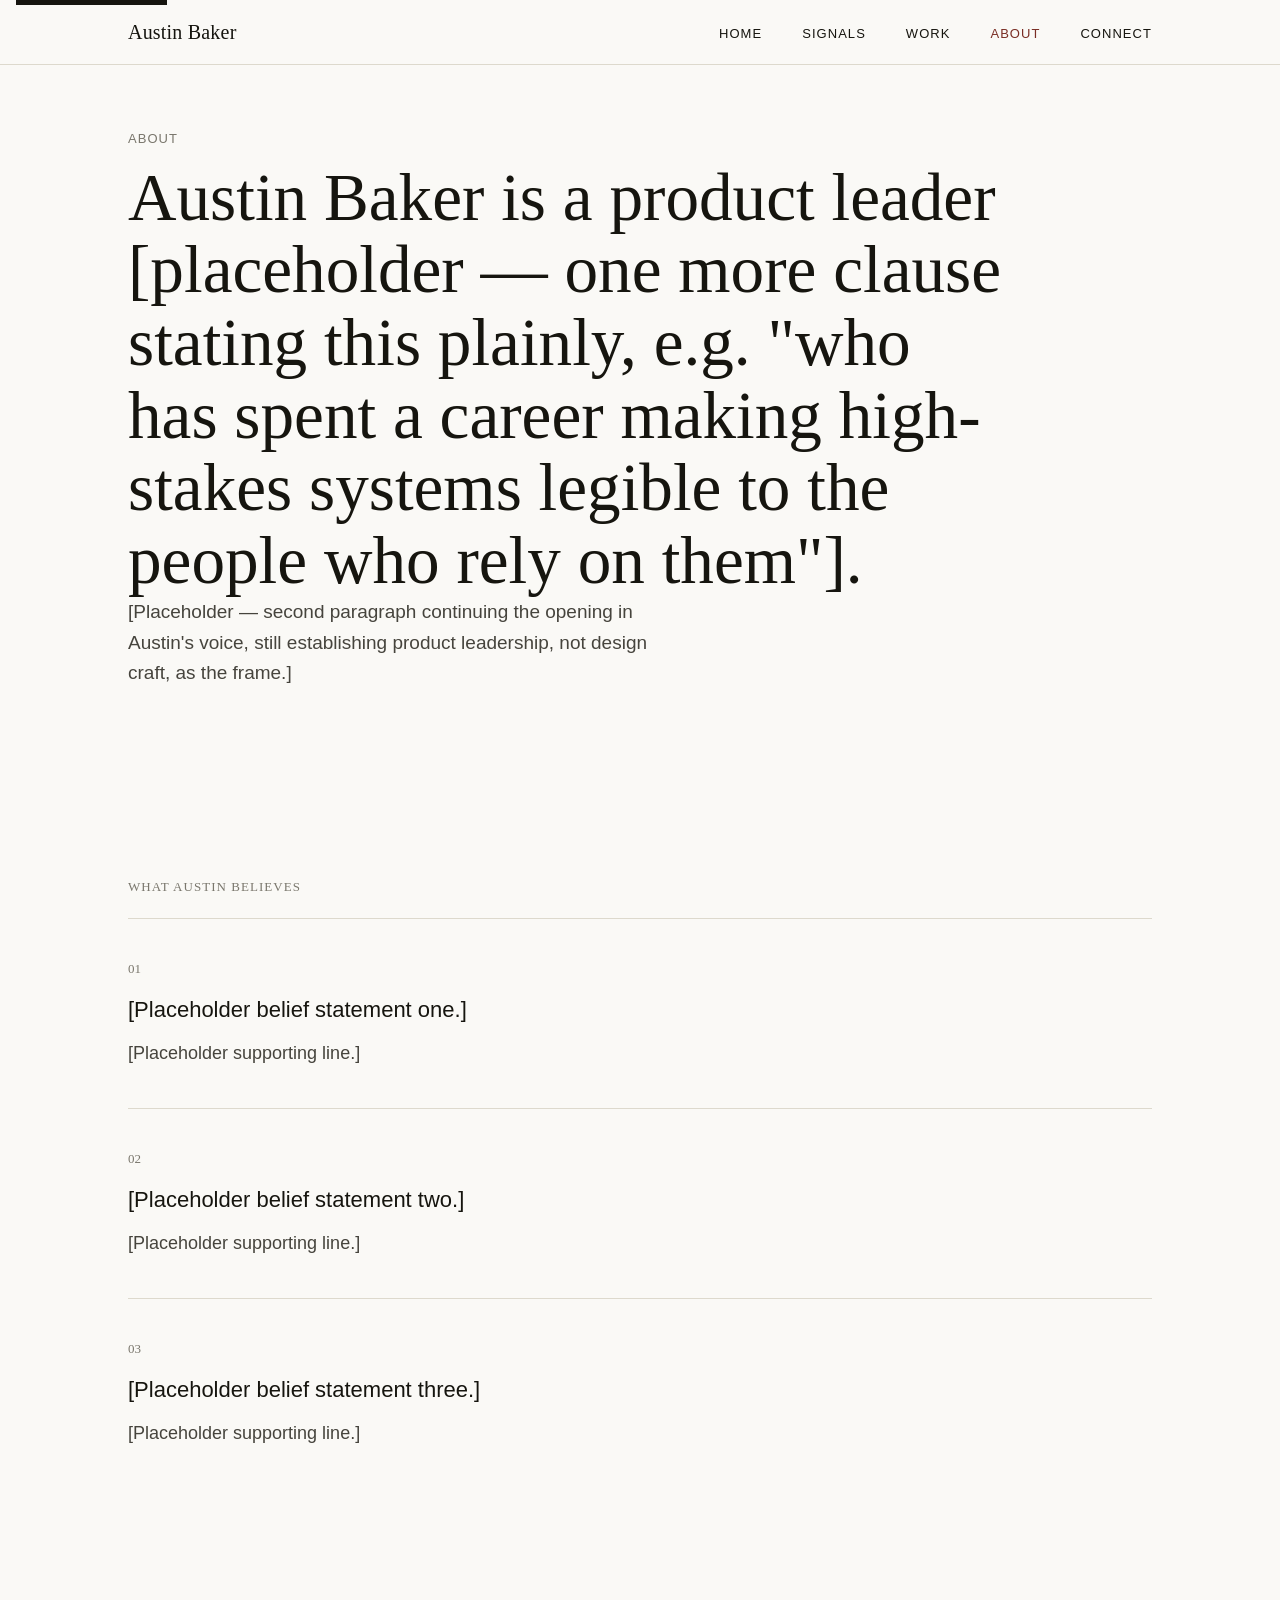
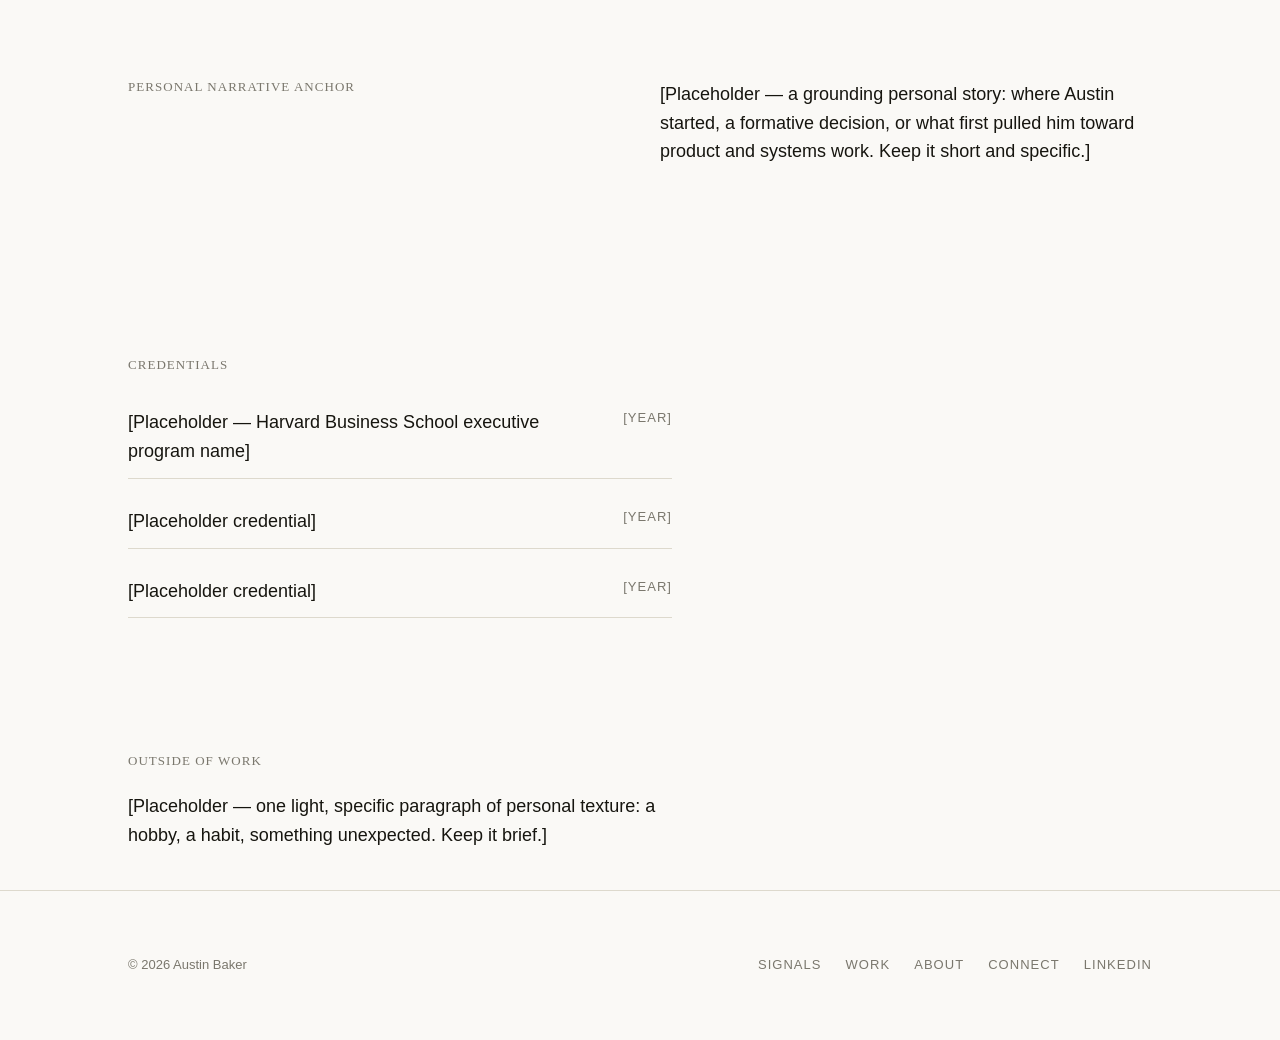
==== about/index.html @ 1ae1be7a "Build static site structure: Home, Signals, Work, About, Connect Vanilla HTML/CSS/minimal JS, mobile" ====
<!doctype html>
<html lang="en">
<head>
  <meta charset="utf-8" />
  <meta name="viewport" content="width=device-width, initial-scale=1" />
  <title>About — Austin Baker</title>
  <meta name="description" content="About Austin Baker, senior product and design leader." />
  <link rel="stylesheet" href="/css/tokens.css" />
  <link rel="stylesheet" href="/css/base.css" />
  <link rel="stylesheet" href="/css/layout.css" />
  <link rel="stylesheet" href="/css/components.css" />
</head>
<body data-page="about">
  <a class="u-skip-link" href="#main">Skip to content</a>

  <div data-include="/partials/nav.html"></div>

  <main id="main">
    <section data-section aria-labelledby="about-heading" data-animate>
      <div class="container">
        <span class="eyebrow">About</span>
        <h1 id="about-heading" class="hero__headline" style="margin-top: var(--space-3);">
          Austin Baker is a product leader [placeholder — one more clause stating this plainly,
          e.g. "who has spent a career making high-stakes systems legible to the people who rely on them"].
        </h1>
        <p class="hero__standfirst">
          [Placeholder — second paragraph continuing the opening in Austin's voice, still establishing
          product leadership, not design craft, as the frame.]
        </p>
      </div>
    </section>

    <section data-section aria-labelledby="beliefs-heading" data-animate>
      <div class="container">
        <h2 id="beliefs-heading" class="case-section__heading">What Austin believes</h2>
        <ol class="beliefs">
          <li class="belief">
            <p class="belief__statement">[Placeholder belief statement one.]</p>
            <p class="measure" style="color: var(--color-ink-soft);">[Placeholder supporting line.]</p>
          </li>
          <li class="belief">
            <p class="belief__statement">[Placeholder belief statement two.]</p>
            <p class="measure" style="color: var(--color-ink-soft);">[Placeholder supporting line.]</p>
          </li>
          <li class="belief">
            <p class="belief__statement">[Placeholder belief statement three.]</p>
            <p class="measure" style="color: var(--color-ink-soft);">[Placeholder supporting line.]</p>
          </li>
        </ol>
      </div>
    </section>

    <section data-section aria-labelledby="narrative-heading" data-animate>
      <div class="container grid grid--2">
        <h2 id="narrative-heading" class="case-section__heading">Personal narrative anchor</h2>
        <p class="measure">
          [Placeholder — a grounding personal story: where Austin started, a formative decision,
          or what first pulled him toward product and systems work. Keep it short and specific.]
        </p>
      </div>
    </section>

    <section data-section aria-labelledby="credentials-heading" data-animate>
      <div class="container">
        <h2 id="credentials-heading" class="case-section__heading">Credentials</h2>
        <ul class="credentials-list measure">
          <li><span>[Placeholder — Harvard Business School executive program name]</span><span class="eyebrow">[Year]</span></li>
          <li><span>[Placeholder credential]</span><span class="eyebrow">[Year]</span></li>
          <li><span>[Placeholder credential]</span><span class="eyebrow">[Year]</span></li>
        </ul>
      </div>
    </section>

    <section data-section="compact" aria-labelledby="texture-heading" data-animate>
      <div class="container">
        <h2 id="texture-heading" class="case-section__heading">Outside of work</h2>
        <p class="measure">
          [Placeholder — one light, specific paragraph of personal texture: a hobby, a habit,
          something unexpected. Keep it brief.]
        </p>
      </div>
    </section>
  </main>

  <div data-include="/partials/footer.html"></div>

  <script src="/js/include.js"></script>
  <script src="/js/main.js"></script>
</body>
</html>
---- css/tokens.css ----
/*
  Design tokens — single source of truth for spacing, type, and color.
  Values below are placeholders. Replace with the real Figma values;
  nothing else in the codebase should need to change.
*/

:root {
  /* ---- Color -------------------------------------------------------- */
  --color-paper: #faf9f6;        /* page background */
  --color-paper-raised: #f2f0ea; /* subtle section backgrounds (org strip, cards) */
  --color-ink: #16150f;          /* primary text */
  --color-ink-soft: #46443d;     /* secondary text on paper */
  --color-muted: #7a776d;        /* tertiary / meta text */
  --color-border: #ddd9cd;       /* hairlines, dividers */
  --color-accent: #7a2e25;       /* single accent — links, CTA, emphasis marks */
  --color-accent-ink: #faf9f6;   /* text on top of accent */

  /* ---- Type ----------------------------------------------------------
     Two font families, three sizes doing real work. Display is editorial
     serif for headlines; body/meta are a plain sans for legibility. */
  --font-display: Georgia, "Iowan Old Style", "Palatino Linotype", serif;
  --font-body: -apple-system, BlinkMacSystemFont, "Segoe UI", Helvetica, Arial, sans-serif;

  --text-display: clamp(2.25rem, 1.4rem + 3.5vw, 4.25rem);
  --text-body: 1.125rem;   /* 18px */
  --text-meta: 0.8125rem;  /* 13px, used with letter-spacing + uppercase */

  --leading-display: 1.08;
  --leading-body: 1.6;
  --leading-meta: 1.4;

  --tracking-meta: 0.08em;

  /* ---- Space -----------------------------------------------------------
     One scale, 8px base. Use these everywhere instead of ad-hoc values. */
  --space-1: 0.25rem;  /* 4  */
  --space-2: 0.5rem;   /* 8  */
  --space-3: 0.75rem;  /* 12 */
  --space-4: 1rem;     /* 16 */
  --space-5: 1.5rem;   /* 24 */
  --space-6: 2.5rem;   /* 40 */
  --space-7: 4rem;     /* 64 */
  --space-8: 6rem;     /* 96 */
  --space-9: 9rem;     /* 144 — large section breaks */

  /* ---- Layout ---------------------------------------------------------- */
  --measure: 34rem;        /* comfortable reading line length */
  --container-max: 72rem;  /* outer page container */
  --container-pad: var(--space-5);

  /* ---- Motion hooks (values only — no animation implemented yet) ------ */
  --ease-standard: cubic-bezier(0.4, 0, 0.2, 1);
  --duration-fast: 150ms;
  --duration-base: 300ms;
}

@media (min-width: 60rem) {
  :root {
    --container-pad: var(--space-7);
  }
}
---- css/base.css ----
/* Reset + base element styles. Keep opinionated choices in components.css. */

*,
*::before,
*::after {
  box-sizing: border-box;
}

html {
  color-scheme: light;
  -webkit-text-size-adjust: 100%;
}

body {
  margin: 0;
  background: var(--color-paper);
  color: var(--color-ink);
  font-family: var(--font-body);
  font-size: var(--text-body);
  line-height: var(--leading-body);
  -webkit-font-smoothing: antialiased;
}

img,
svg {
  display: block;
  max-width: 100%;
}

h1,
h2,
h3,
h4,
p,
figure,
blockquote,
dl,
dd {
  margin: 0;
}

h1,
h2,
h3,
h4 {
  font-family: var(--font-display);
  font-weight: 400;
  line-height: var(--leading-display);
  text-wrap: balance;
}

p {
  text-wrap: pretty;
}

a {
  color: inherit;
}

ul,
ol {
  margin: 0;
  padding: 0;
  list-style: none;
}

button {
  font: inherit;
  color: inherit;
  background: none;
  border: 0;
  padding: 0;
  cursor: pointer;
}

/* Visible, consistent focus state everywhere — do not remove outlines
   without replacing them. */
:focus-visible {
  outline: 2px solid var(--color-accent);
  outline-offset: 3px;
}

.u-visually-hidden {
  position: absolute;
  width: 1px;
  height: 1px;
  padding: 0;
  margin: -1px;
  overflow: hidden;
  clip: rect(0, 0, 0, 0);
  white-space: nowrap;
  border: 0;
}

.u-skip-link {
  position: absolute;
  left: var(--space-4);
  top: -3rem;
  z-index: 100;
  background: var(--color-ink);
  color: var(--color-paper);
  padding: var(--space-3) var(--space-4);
  transition: top var(--duration-fast) var(--ease-standard);
}

.u-skip-link:focus {
  top: var(--space-4);
}

/* Respect reduced-motion globally; any future animation code should also
   check this, but this blanket rule is the floor. */
@media (prefers-reduced-motion: reduce) {
  *,
  *::before,
  *::after {
    animation-duration: 0.001ms !important;
    animation-iteration-count: 1 !important;
    transition-duration: 0.001ms !important;
    scroll-behavior: auto !important;
  }
}
---- css/layout.css ----
/* Page chrome: container, header/nav, footer, section rhythm. */

.container {
  max-width: var(--container-max);
  margin-inline: auto;
  padding-inline: var(--container-pad);
}

.measure {
  max-width: var(--measure);
}

/* ---- Section rhythm ----------------------------------------------------
   Use data-section on every top-level <section> so vertical spacing stays
   consistent without re-declaring margins per page. */
[data-section] {
  padding-block: var(--space-8);
}

[data-section="compact"] {
  padding-block: var(--space-6);
}

[data-section]:first-of-type {
  padding-top: var(--space-7);
}

/* ---- Site header / nav -------------------------------------------------- */
.site-header {
  position: sticky;
  top: 0;
  z-index: 50;
  background: var(--color-paper);
  border-bottom: 1px solid var(--color-border);
}

.site-header__bar {
  display: flex;
  align-items: center;
  justify-content: space-between;
  padding-block: var(--space-4);
}

.site-header__mark {
  font-family: var(--font-display);
  font-size: 1.25rem;
  letter-spacing: 0.01em;
  text-decoration: none;
}

.site-nav__toggle {
  display: inline-flex;
  flex-direction: column;
  gap: 5px;
  padding: var(--space-2);
}

.site-nav__toggle-bar {
  width: 22px;
  height: 2px;
  background: currentColor;
}

.site-nav__list {
  display: none;
}

.site-nav__list a {
  text-decoration: none;
  font-size: var(--text-meta);
  letter-spacing: var(--tracking-meta);
  text-transform: uppercase;
}

.site-nav__list a[aria-current="page"] {
  color: var(--color-accent);
}

.site-nav[data-open="true"] .site-nav__list {
  display: flex;
  flex-direction: column;
  gap: var(--space-5);
  position: absolute;
  inset-inline: 0;
  top: 100%;
  background: var(--color-paper);
  border-bottom: 1px solid var(--color-border);
  padding: var(--space-6) var(--container-pad);
}

@media (min-width: 48rem) {
  .site-nav__toggle {
    display: none;
  }

  .site-nav__list {
    display: flex;
    gap: var(--space-6);
    position: static;
    border: 0;
    padding: 0;
    background: none;
  }
}

/* ---- Site footer ---------------------------------------------------- */
.site-footer {
  border-top: 1px solid var(--color-border);
  padding-block: var(--space-7);
}

.site-footer__row {
  display: flex;
  flex-wrap: wrap;
  gap: var(--space-5);
  align-items: baseline;
  justify-content: space-between;
}

.site-footer__links {
  display: flex;
  flex-wrap: wrap;
  gap: var(--space-5);
}

.site-footer__links a {
  text-decoration: none;
  font-size: var(--text-meta);
  letter-spacing: var(--tracking-meta);
  text-transform: uppercase;
  color: var(--color-muted);
}

.site-footer__meta {
  font-size: var(--text-meta);
  color: var(--color-muted);
}

/* ---- Generic grid helpers -------------------------------------------- */
.grid {
  display: grid;
  gap: var(--space-6);
}

@media (min-width: 48rem) {
  .grid--2 {
    grid-template-columns: repeat(2, 1fr);
  }

  .grid--3 {
    grid-template-columns: repeat(3, 1fr);
  }
}
---- css/components.css ----
/* Reusable page components. Each block owns one job. */

/* ---- Eyebrow / meta labels -------------------------------------------- */
.eyebrow {
  display: block;
  font-size: var(--text-meta);
  letter-spacing: var(--tracking-meta);
  text-transform: uppercase;
  color: var(--color-muted);
}

/* ---- Buttons / links --------------------------------------------------- */
.btn {
  display: inline-flex;
  align-items: center;
  gap: var(--space-2);
  text-decoration: none;
  font-size: var(--text-meta);
  letter-spacing: var(--tracking-meta);
  text-transform: uppercase;
  border-bottom: 1px solid var(--color-ink);
  padding-bottom: var(--space-1);
}

.btn--accent {
  border-color: var(--color-accent);
  color: var(--color-accent);
}

.link-arrow::after {
  content: "→";
  display: inline-block;
  transition: transform var(--duration-fast) var(--ease-standard);
}

.link-arrow:hover::after,
.link-arrow:focus-visible::after {
  transform: translateX(3px);
}

/* ---- Hero (Home) -------------------------------------------------------- */
.hero {
  display: grid;
  gap: var(--space-6);
}

.hero__headline {
  font-size: var(--text-display);
}

.hero__headline em {
  font-style: italic;
  color: var(--color-accent);
}

.hero__standfirst {
  font-size: 1.1875rem;
  color: var(--color-ink-soft);
  max-width: var(--measure);
}

/* ---- Signals (writing) list --------------------------------------------- */
.signals-intro {
  max-width: var(--measure);
}

.signal-list {
  border-top: 1px solid var(--color-border);
}

.signal-item {
  display: grid;
  gap: var(--space-2) var(--space-6);
  grid-template-columns: 1fr;
  padding-block: var(--space-6);
  border-bottom: 1px solid var(--color-border);
}

@media (min-width: 48rem) {
  .signal-item {
    grid-template-columns: 8rem 1fr auto;
    align-items: baseline;
  }
}

.signal-item__date {
  font-size: var(--text-meta);
  color: var(--color-muted);
  letter-spacing: var(--tracking-meta);
  text-transform: uppercase;
}

.signal-item__title {
  font-size: 1.375rem;
}

.signal-item__title a {
  text-decoration: none;
}

.signal-item__title a:hover,
.signal-item__title a:focus-visible {
  color: var(--color-accent);
}

.signal-item__dek {
  color: var(--color-ink-soft);
  max-width: var(--measure);
  margin-top: var(--space-2);
}

.newsletter-callout {
  border: 1px solid var(--color-border);
  background: var(--color-paper-raised);
  padding: var(--space-6);
  display: grid;
  gap: var(--space-3);
}

/* ---- Home: Work block (not a grid) --------------------------------- */
.org-strip {
  display: flex;
  flex-wrap: wrap;
  gap: var(--space-6) var(--space-7);
  align-items: center;
  padding-block: var(--space-6);
  border-top: 1px solid var(--color-border);
  border-bottom: 1px solid var(--color-border);
}

.org-strip__item {
  font-family: var(--font-display);
  font-size: 1.0625rem;
  color: var(--color-ink-soft);
  white-space: nowrap;
}

.work-teaser__frame {
  margin-top: var(--space-6);
  font-size: 1.1875rem;
  max-width: var(--measure);
  color: var(--color-ink-soft);
}

/* ---- Work index: case study rows (decision-first, not visual) ------- */
.case-row-list {
  border-top: 1px solid var(--color-border);
}

.case-row {
  display: grid;
  gap: var(--space-4);
  padding-block: var(--space-7);
  border-bottom: 1px solid var(--color-border);
}

@media (min-width: 60rem) {
  .case-row {
    grid-template-columns: 2fr 3fr;
    gap: var(--space-7);
  }
}

.case-row__org {
  font-size: var(--text-meta);
  letter-spacing: var(--tracking-meta);
  text-transform: uppercase;
  color: var(--color-muted);
}

.case-row__title {
  font-size: 1.75rem;
  margin-top: var(--space-2);
}

.case-row__title a {
  text-decoration: none;
}

.case-row__title a:hover,
.case-row__title a:focus-visible {
  color: var(--color-accent);
}

.case-row__meta {
  display: flex;
  flex-wrap: wrap;
  gap: var(--space-5) var(--space-6);
  margin-top: var(--space-5);
}

.case-row__meta dt {
  font-size: var(--text-meta);
  letter-spacing: var(--tracking-meta);
  text-transform: uppercase;
  color: var(--color-muted);
}

.case-row__meta dd {
  margin-top: var(--space-1);
  max-width: 20rem;
}

.other-work-grid {
  margin-top: var(--space-7);
}

.other-work-grid__item {
  padding-block: var(--space-4);
  border-bottom: 1px solid var(--color-border);
  display: flex;
  justify-content: space-between;
  gap: var(--space-4);
}

/* ---- Case study template ------------------------------------------- */
.case-hero__meta {
  display: flex;
  flex-wrap: wrap;
  gap: var(--space-6);
  margin-top: var(--space-6);
  padding-top: var(--space-6);
  border-top: 1px solid var(--color-border);
}

.case-hero__meta dt {
  font-size: var(--text-meta);
  letter-spacing: var(--tracking-meta);
  text-transform: uppercase;
  color: var(--color-muted);
}

.case-hero__meta dd {
  margin-top: var(--space-2);
  font-family: var(--font-display);
  font-size: 1.125rem;
}

.case-section__heading {
  font-size: var(--text-meta);
  letter-spacing: var(--tracking-meta);
  text-transform: uppercase;
  color: var(--color-muted);
  margin-bottom: var(--space-5);
}

.case-reframe {
  display: grid;
  gap: var(--space-6);
}

.case-reframe__statement {
  font-family: var(--font-display);
  font-size: 1.75rem;
  max-width: var(--measure);
}

.outcomes-grid {
  display: grid;
  gap: var(--space-6);
  grid-template-columns: repeat(2, 1fr);
}

@media (min-width: 48rem) {
  .outcomes-grid {
    grid-template-columns: repeat(4, 1fr);
  }
}

.outcome {
  border-top: 1px solid var(--color-border);
  padding-top: var(--space-4);
}

.outcome__value {
  font-family: var(--font-display);
  font-size: 2rem;
  color: var(--color-accent);
}

.outcome__label {
  margin-top: var(--space-2);
  font-size: var(--text-meta);
  color: var(--color-muted);
}

.case-nav {
  display: flex;
  justify-content: space-between;
  gap: var(--space-5);
  border-top: 1px solid var(--color-border);
  padding-top: var(--space-6);
}

.case-nav__link {
  text-decoration: none;
  max-width: 20rem;
}

.case-nav__link--next {
  text-align: right;
  margin-left: auto;
}

/* ---- About ------------------------------------------------------------ */
.beliefs {
  counter-reset: belief;
}

.belief {
  counter-increment: belief;
  border-top: 1px solid var(--color-border);
  padding-block: var(--space-6);
  display: grid;
  gap: var(--space-3);
}

.belief::before {
  content: counter(belief, decimal-leading-zero);
  font-family: var(--font-display);
  color: var(--color-muted);
  font-size: var(--text-meta);
}

.belief__statement {
  font-size: 1.375rem;
  max-width: var(--measure);
}

.credentials-list {
  display: grid;
  gap: var(--space-4);
}

.credentials-list li {
  display: flex;
  justify-content: space-between;
  gap: var(--space-4);
  padding-block: var(--space-3);
  border-bottom: 1px solid var(--color-border);
}

/* ---- Connect ------------------------------------------------------- */
.connect-links {
  display: grid;
  gap: var(--space-4);
  margin-top: var(--space-6);
}

.connect-links a {
  text-decoration: none;
  font-family: var(--font-display);
  font-size: 1.25rem;
  padding-block: var(--space-3);
  border-bottom: 1px solid var(--color-border);
  display: flex;
  justify-content: space-between;
}

/* ---- Animation hooks (no animation implemented yet) --------------------
   Elements carrying data-animate start hidden-by-intent via this class;
   main.js toggles data-inview="true" on scroll into view. Until a real
   transition is designed, this is a no-op visual passthrough so content
   is never hidden without JS. */
[data-animate] {
  opacity: 1;
}
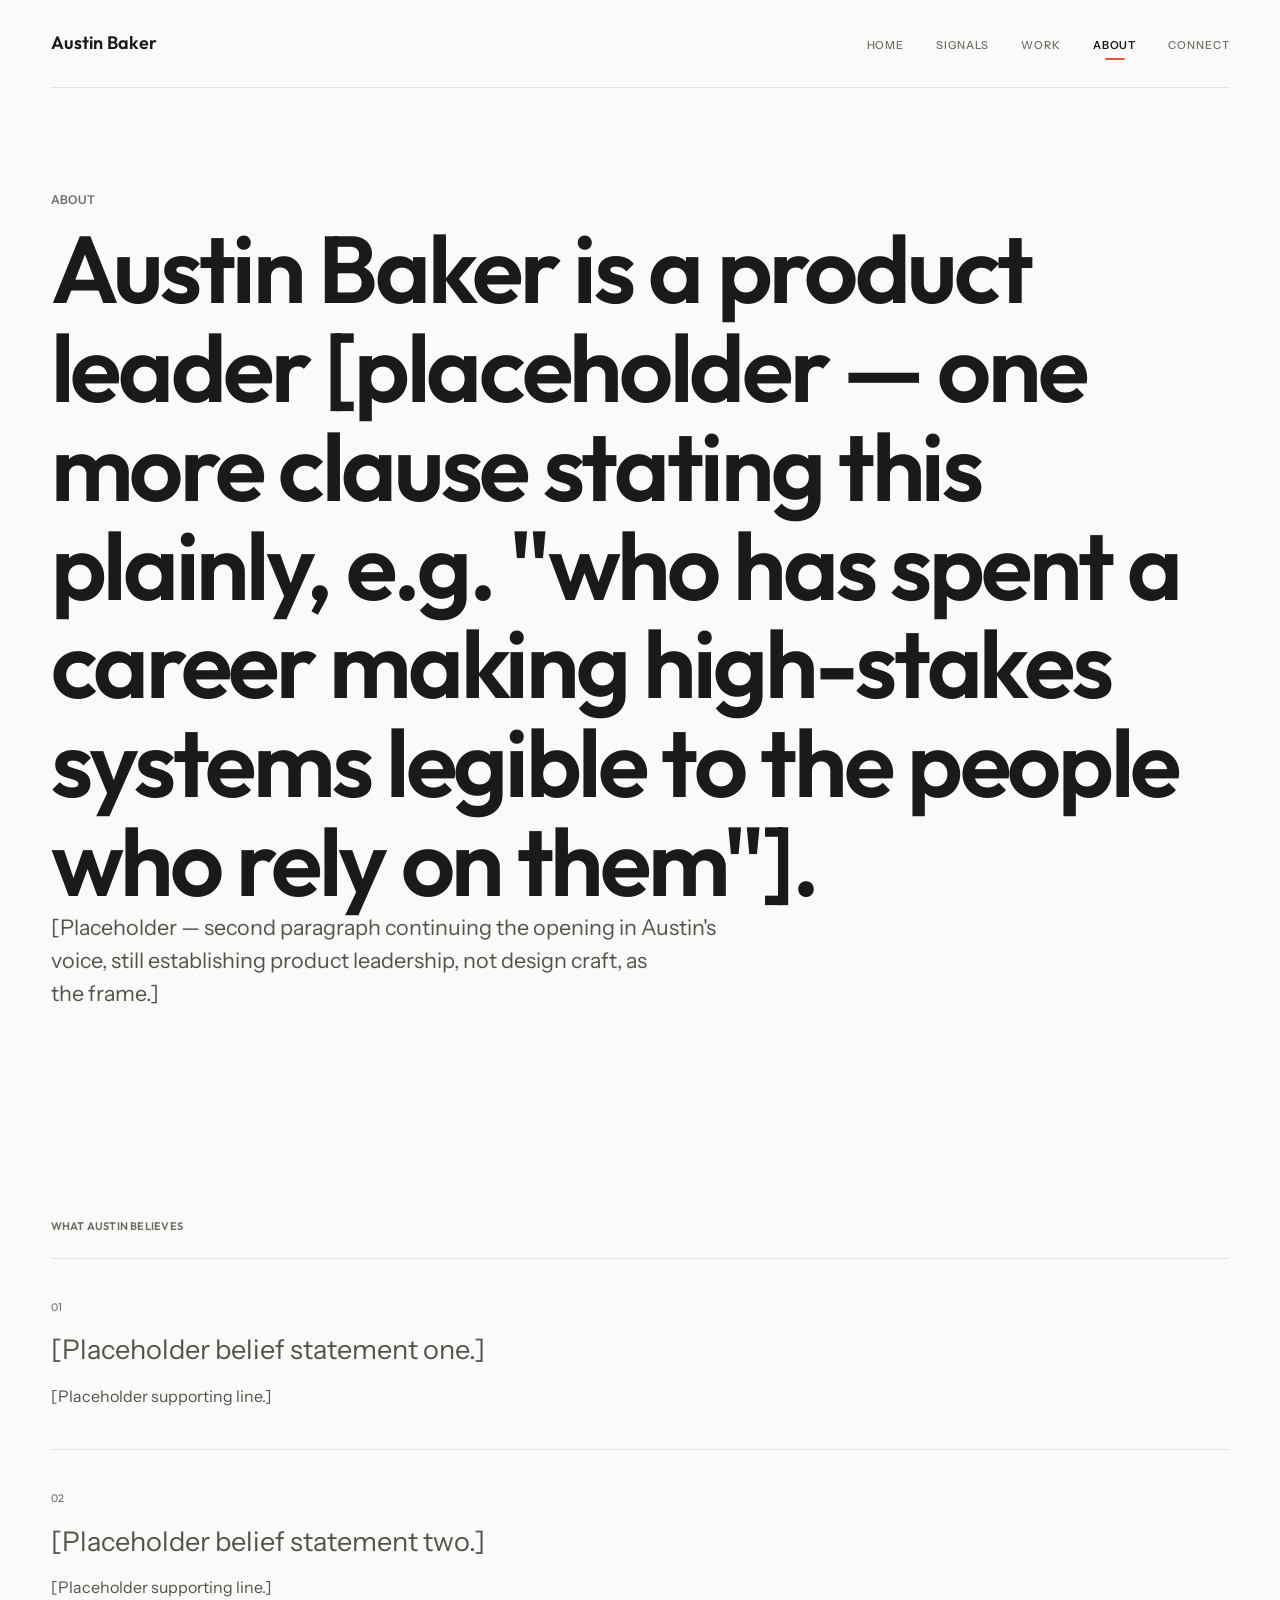
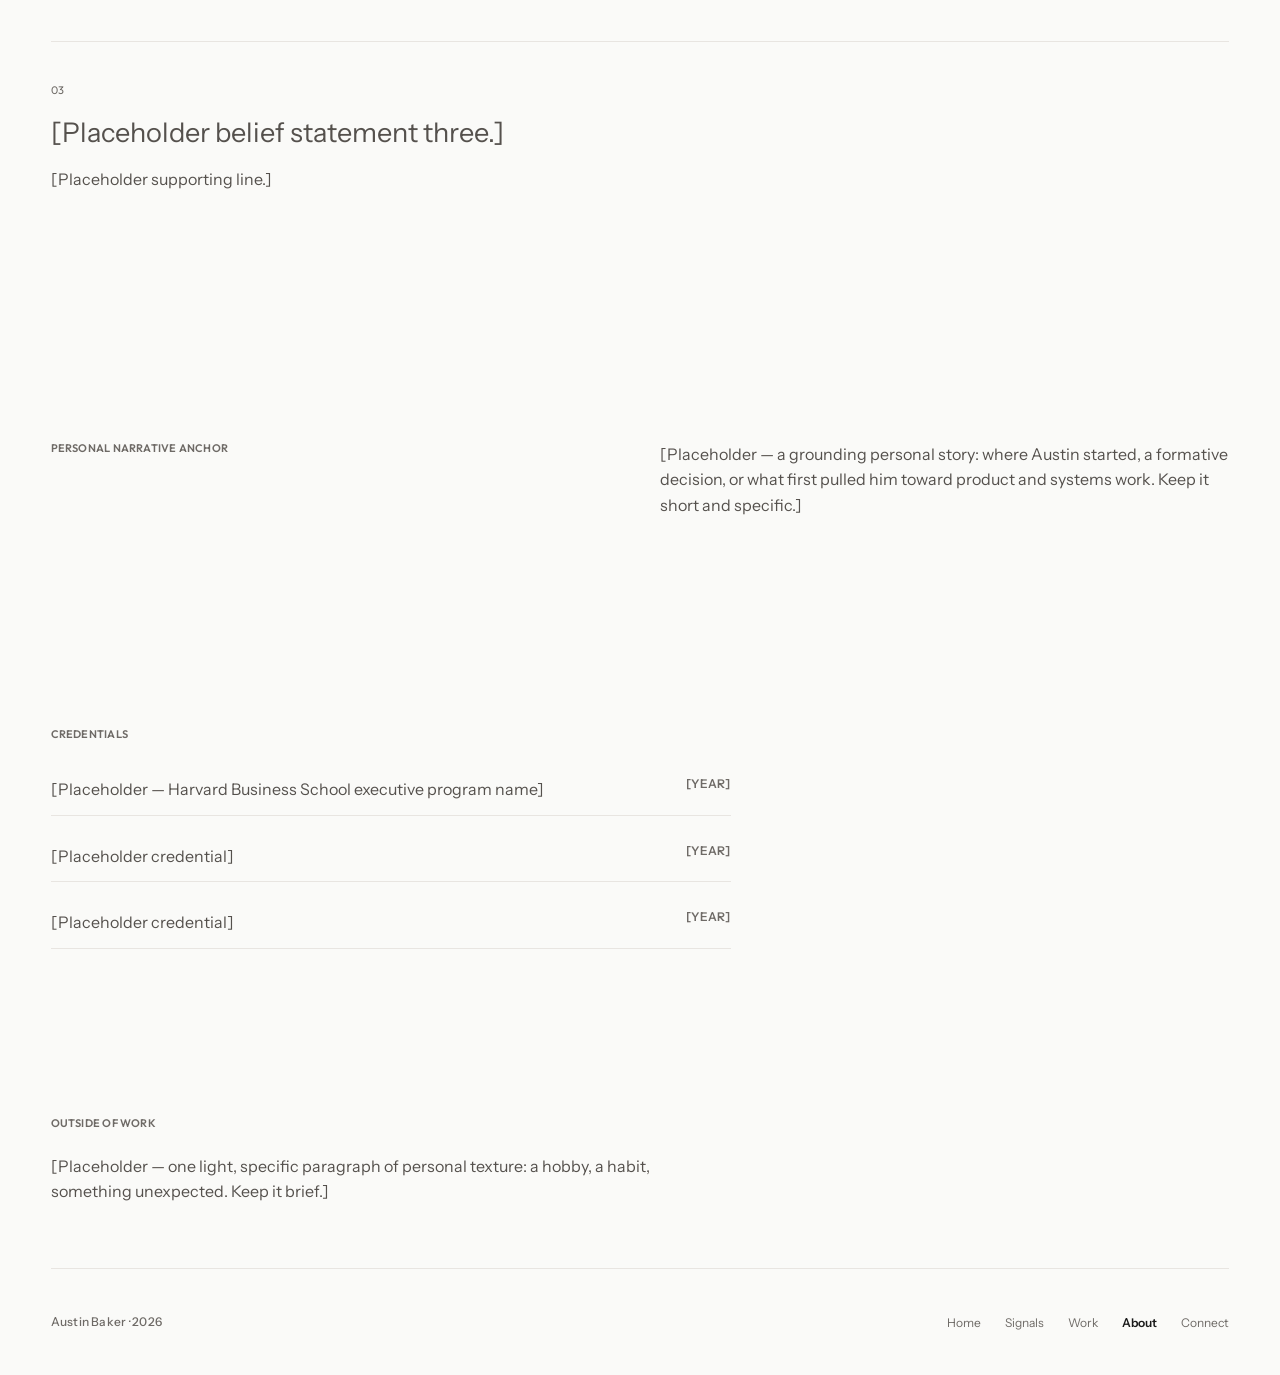
==== commit 2b37150f: "Rebuild design tokens and type system from the Figma file The Figma frames had 85 distinct text sign" ====
--- a/about/index.html
+++ b/about/index.html
@@ -5,8 +5,12 @@
   <meta name="viewport" content="width=device-width, initial-scale=1" />
   <title>About — Austin Baker</title>
   <meta name="description" content="About Austin Baker, senior product and design leader." />
+  <link rel="preconnect" href="https://fonts.googleapis.com" />
+  <link rel="preconnect" href="https://fonts.gstatic.com" crossorigin />
+  <link rel="stylesheet" href="https://fonts.googleapis.com/css2?family=Instrument+Sans:wght@400;500;600;700&family=Outfit:wght@400;500;600&display=swap" />
   <link rel="stylesheet" href="/css/tokens.css" />
   <link rel="stylesheet" href="/css/base.css" />
+  <link rel="stylesheet" href="/css/typography.css" />
   <link rel="stylesheet" href="/css/layout.css" />
   <link rel="stylesheet" href="/css/components.css" />
 </head>
@@ -19,7 +23,7 @@
     <section data-section aria-labelledby="about-heading" data-animate>
       <div class="container">
         <span class="eyebrow">About</span>
-        <h1 id="about-heading" class="hero__headline" style="margin-top: var(--space-3);">
+        <h1 id="about-heading" class="hero__headline" style="margin-top: var(--space-12);">
           Austin Baker is a product leader [placeholder — one more clause stating this plainly,
           e.g. "who has spent a career making high-stakes systems legible to the people who rely on them"].
         </h1>
--- a/css/tokens.css
+++ b/css/tokens.css
@@ -1,61 +1,119 @@
 /*
-  Design tokens — single source of truth for spacing, type, and color.
-  Values below are placeholders. Replace with the real Figma values;
-  nothing else in the codebase should need to change.
+  Design tokens — single source of truth. Values come from the Figma
+  "Final Designs" page (file ABGUVLX1P87DNDHjiBb8yp), consolidated: near-
+  duplicate sizes, grays, and spacing values were collapsed to one value
+  each. Desktop sizes match Figma at 1440px; fluid values scale down to a
+  375px viewport.
 */
 
 :root {
-  /* ---- Color -------------------------------------------------------- */
-  --color-paper: #faf9f6;        /* page background */
-  --color-paper-raised: #f2f0ea; /* subtle section backgrounds (org strip, cards) */
-  --color-ink: #16150f;          /* primary text */
-  --color-ink-soft: #46443d;     /* secondary text on paper */
-  --color-muted: #7a776d;        /* tertiary / meta text */
-  --color-border: #ddd9cd;       /* hairlines, dividers */
-  --color-accent: #7a2e25;       /* single accent — links, CTA, emphasis marks */
-  --color-accent-ink: #faf9f6;   /* text on top of accent */
+  /* ---- Color ---------------------------------------------------------- */
+  --color-paper: #fafaf8;         /* page background */
+  --color-paper-raised: #f5f3f0;  /* subtle section / panel background */
+  --color-surface: #ffffff;       /* cards, secondary buttons */
+  --color-ink: #1a1a1a;           /* headings, primary text */
+  --color-ink-soft: #55514d;      /* body copy (was #55514d / #6e6a66) */
+  --color-muted: #6e6a66;         /* meta, captions, inactive nav (was 5 grays) */
+  --color-border: #e8e5e1;        /* hairlines, dividers, card borders */
+  --color-accent: #e05a33;        /* fills, rules, markers, large accent text */
+  --color-accent-tint: #fdf1ec;   /* tag and highlight backgrounds */
+  --color-accent-text: #b8441f;   /* accent text under 24px — #e05a33 fails AA at small sizes */
+  --color-on-accent: #ffffff;
 
-  /* ---- Type ----------------------------------------------------------
-     Two font families, three sizes doing real work. Display is editorial
-     serif for headlines; body/meta are a plain sans for legibility. */
-  --font-display: Georgia, "Iowan Old Style", "Palatino Linotype", serif;
-  --font-body: -apple-system, BlinkMacSystemFont, "Segoe UI", Helvetica, Arial, sans-serif;
+  /* ---- Font families --------------------------------------------------- */
+  --font-display: "Outfit", ui-sans-serif, system-ui, sans-serif;
+  --font-body: "Instrument Sans", ui-sans-serif, system-ui, -apple-system, "Segoe UI", sans-serif;
 
-  --text-display: clamp(2.25rem, 1.4rem + 3.5vw, 4.25rem);
-  --text-body: 1.125rem;   /* 18px */
-  --text-meta: 0.8125rem;  /* 13px, used with letter-spacing + uppercase */
+  --weight-regular: 400;
+  --weight-medium: 500;
+  --weight-semibold: 600;
+  --weight-bold: 700;
 
-  --leading-display: 1.08;
+  /* ---- Type roles ------------------------------------------------------
+     Each role: size / leading / tracking. Applied via typography.css. */
+
+  /* Outfit */
+  --text-display-1: clamp(2.75rem, 1.429rem + 5.634vw, 6.5rem); /* 44 → 104 */
+  --leading-display-1: 1.04;
+  --tracking-display-1: -0.035em;
+
+  --text-display-2: clamp(2.5rem, 1.972rem + 2.254vw, 4rem); /* 40 → 64 */
+  --leading-display-2: 1.08;
+  --tracking-display-2: -0.02em;
+
+  --text-heading-1: clamp(2rem, 1.736rem + 1.127vw, 2.75rem); /* 32 → 44 */
+  --leading-heading-1: 1.12;
+  --tracking-heading-1: -0.018em;
+
+  --text-quote: clamp(1.5rem, 1.324rem + 0.751vw, 2rem); /* 24 → 32 */
+  --leading-quote: 1.25;
+  --tracking-quote: -0.005em;
+
+  --text-heading-2: clamp(1.375rem, 1.243rem + 0.563vw, 1.75rem); /* 22 → 28 */
+  --leading-heading-2: 1.2;
+  --tracking-heading-2: -0.01em;
+
+  --text-heading-3: clamp(1.25rem, 1.162rem + 0.376vw, 1.5rem); /* 20 → 24 */
+  --leading-heading-3: 1.25;
+  --tracking-heading-3: -0.005em;
+
+  --text-heading-4: 1.125rem; /* 18 */
+  --leading-heading-4: 1.35;
+
+  /* Instrument Sans */
+  --text-lede: clamp(1.1875rem, 1.121rem + 0.282vw, 1.375rem); /* 19 → 22 */
+  --leading-lede: 1.55;
+
+  --text-body-lg: 1.125rem; /* 18 */
+  --leading-body-lg: 1.65;
+
+  --text-body: 1rem; /* 16 */
   --leading-body: 1.6;
-  --leading-meta: 1.4;
 
-  --tracking-meta: 0.08em;
+  --text-body-sm: 0.875rem; /* 14 */
+  --leading-body-sm: 1.55;
 
-  /* ---- Space -----------------------------------------------------------
-     One scale, 8px base. Use these everywhere instead of ad-hoc values. */
-  --space-1: 0.25rem;  /* 4  */
-  --space-2: 0.5rem;   /* 8  */
-  --space-3: 0.75rem;  /* 12 */
-  --space-4: 1rem;     /* 16 */
-  --space-5: 1.5rem;   /* 24 */
-  --space-6: 2.5rem;   /* 40 */
-  --space-7: 4rem;     /* 64 */
-  --space-8: 6rem;     /* 96 */
-  --space-9: 9rem;     /* 144 — large section breaks */
+  --text-label: 0.875rem; /* 14 — buttons, text links, section labels */
+  --text-caption: 0.75rem; /* 12 — captions, eyebrows, footer */
+  --text-meta: 0.6875rem; /* 11 — nav, dates, tags, field labels */
 
-  /* ---- Layout ---------------------------------------------------------- */
-  --measure: 34rem;        /* comfortable reading line length */
-  --container-max: 72rem;  /* outer page container */
-  --container-pad: var(--space-5);
+  --leading-tight: 1.2;
+  --tracking-caps: 0.02em; /* all small uppercase labels */
+  --tracking-nav: 0.08em;
 
-  /* ---- Motion hooks (values only — no animation implemented yet) ------ */
+  /* ---- Space ------------------------------------------------------------
+     Named by pixel value so Figma numbers map 1:1 (gap 24 → --space-24). */
+  --space-4: 0.25rem;
+  --space-8: 0.5rem;
+  --space-12: 0.75rem;
+  --space-16: 1rem;
+  --space-20: 1.25rem;
+  --space-24: 1.5rem;
+  --space-32: 2rem;
+  --space-40: 2.5rem;
+  --space-48: 3rem;
+  --space-56: 3.5rem;
+  --space-64: 4rem;
+  --space-80: 5rem;
+  --space-112: 7rem;
+  --space-128: 8rem;
+
+  /* ---- Layout ----------------------------------------------------------- */
+  --container-max: 90rem; /* 1440, gutters included → 1328 content */
+  --gutter: clamp(1.25rem, 0.458rem + 3.38vw, 3.5rem); /* 20 → 56 */
+  --section-space: clamp(4rem, 2.944rem + 4.507vw, 7rem); /* 64 → 112 */
+  --measure: 42.5rem; /* 680 — body copy line length */
+  --measure-wide: 50rem; /* 800 — ledes, positioning statement */
+  --nav-height: 5.5rem; /* 88 */
+
+  /* ---- Shape ------------------------------------------------------------ */
+  --radius: 0.25rem; /* 4 */
+  --rule: 1px solid var(--color-border);
+
+  /* ---- Motion (values only — animations come later) --------------------- */
   --ease-standard: cubic-bezier(0.4, 0, 0.2, 1);
+  --ease-out: cubic-bezier(0.16, 1, 0.3, 1);
   --duration-fast: 150ms;
   --duration-base: 300ms;
+  --duration-slow: 600ms;
 }
-
-@media (min-width: 60rem) {
-  :root {
-    --container-pad: var(--space-7);
-  }
-}
--- a/css/base.css
+++ b/css/base.css
@@ -1,4 +1,4 @@
-/* Reset + base element styles. Keep opinionated choices in components.css. */
+/* Reset + element defaults. Visual roles live in typography.css. */
 
 *,
 *::before,
@@ -14,11 +14,13 @@
 body {
   margin: 0;
   background: var(--color-paper);
-  color: var(--color-ink);
+  color: var(--color-ink-soft);
   font-family: var(--font-body);
   font-size: var(--text-body);
   line-height: var(--leading-body);
   -webkit-font-smoothing: antialiased;
+  -moz-osx-font-smoothing: grayscale;
+  text-rendering: optimizeLegibility;
 }
 
 img,
@@ -39,14 +41,39 @@
   margin: 0;
 }
 
+/* Headings default to a sensible role by level; add a .type-* class to
+   decouple visual size from document outline. */
 h1,
 h2,
 h3,
 h4 {
   font-family: var(--font-display);
-  font-weight: 400;
-  line-height: var(--leading-display);
+  font-weight: var(--weight-semibold);
+  color: var(--color-ink);
   text-wrap: balance;
+}
+
+h1 {
+  font-size: var(--text-heading-1);
+  line-height: var(--leading-heading-1);
+  letter-spacing: var(--tracking-heading-1);
+}
+
+h2 {
+  font-size: var(--text-heading-2);
+  line-height: var(--leading-heading-2);
+  letter-spacing: var(--tracking-heading-2);
+}
+
+h3 {
+  font-size: var(--text-heading-3);
+  line-height: var(--leading-heading-3);
+  letter-spacing: var(--tracking-heading-3);
+}
+
+h4 {
+  font-size: var(--text-heading-4);
+  line-height: var(--leading-heading-4);
 }
 
 p {
@@ -73,8 +100,11 @@
   cursor: pointer;
 }
 
-/* Visible, consistent focus state everywhere — do not remove outlines
-   without replacing them. */
+::selection {
+  background: var(--color-accent-tint);
+  color: var(--color-ink);
+}
+
 :focus-visible {
   outline: 2px solid var(--color-accent);
   outline-offset: 3px;
@@ -94,21 +124,20 @@
 
 .u-skip-link {
   position: absolute;
-  left: var(--space-4);
-  top: -3rem;
+  left: var(--space-16);
+  top: var(--space-16);
   z-index: 100;
   background: var(--color-ink);
   color: var(--color-paper);
-  padding: var(--space-3) var(--space-4);
-  transition: top var(--duration-fast) var(--ease-standard);
+  padding: var(--space-12) var(--space-16);
+  transform: translateY(calc(-100% - var(--space-32)));
+  transition: transform var(--duration-fast) var(--ease-standard);
 }
 
 .u-skip-link:focus {
-  top: var(--space-4);
+  transform: none;
 }
 
-/* Respect reduced-motion globally; any future animation code should also
-   check this, but this blanket rule is the floor. */
 @media (prefers-reduced-motion: reduce) {
   *,
   *::before,
--- a/css/typography.css
+++ b/css/typography.css
@@ -0,0 +1,198 @@
+/*
+  Type roles. Pick by visual role, independent of heading level — e.g. an
+  <h2> section heading on Home uses .type-heading-1. Each role notes the
+  Figma layers it replaces.
+*/
+
+/* ---- Outfit ------------------------------------------------------------ */
+
+/* Home hero. Figma: "Display 1 · Positioning" (Solarpunk / Display 1). */
+.type-display-1 {
+  font-family: var(--font-display);
+  font-weight: var(--weight-semibold);
+  font-size: var(--text-display-1);
+  line-height: var(--leading-display-1);
+  letter-spacing: var(--tracking-display-1);
+  color: var(--color-ink);
+}
+
+/* Detail-page titles. Figma: Case title 64, Article title 72. */
+.type-display-2 {
+  font-family: var(--font-display);
+  font-weight: var(--weight-semibold);
+  font-size: var(--text-display-2);
+  line-height: var(--leading-display-2);
+  letter-spacing: var(--tracking-display-2);
+  color: var(--color-ink);
+}
+
+/* Index-page titles and major section headings. Figma: 36 / 40 / 44 / 48. */
+.type-heading-1 {
+  font-family: var(--font-display);
+  font-weight: var(--weight-semibold);
+  font-size: var(--text-heading-1);
+  line-height: var(--leading-heading-1);
+  letter-spacing: var(--tracking-heading-1);
+  color: var(--color-ink);
+}
+
+/* Subsection headings and list-item titles. Figma: 28 / 30. */
+.type-heading-2 {
+  font-family: var(--font-display);
+  font-weight: var(--weight-semibold);
+  font-size: var(--text-heading-2);
+  line-height: var(--leading-heading-2);
+  letter-spacing: var(--tracking-heading-2);
+  color: var(--color-ink);
+}
+
+/* Card titles, decision choices, condition titles. Figma: 23 / 24 / 25 / 26. */
+.type-heading-3 {
+  font-family: var(--font-display);
+  font-weight: var(--weight-semibold);
+  font-size: var(--text-heading-3);
+  line-height: var(--leading-heading-3);
+  letter-spacing: var(--tracking-heading-3);
+  color: var(--color-ink);
+}
+
+/* Small titles: quote cards, beliefs, contact options, wordmark. Figma: 16 / 18 / 20. */
+.type-heading-4 {
+  font-family: var(--font-display);
+  font-weight: var(--weight-semibold);
+  font-size: var(--text-heading-4);
+  line-height: var(--leading-heading-4);
+  color: var(--color-ink);
+}
+
+/* Pull quotes. Figma: Outfit Medium 32. */
+.type-quote {
+  font-family: var(--font-display);
+  font-weight: var(--weight-medium);
+  font-size: var(--text-quote);
+  line-height: var(--leading-quote);
+  letter-spacing: var(--tracking-quote);
+  color: var(--color-ink);
+}
+
+/* Section label, paired with .type-section-index. Figma: "Typography Scale" 14 caps. */
+.type-section-label {
+  font-family: var(--font-display);
+  font-weight: var(--weight-semibold);
+  font-size: var(--text-label);
+  line-height: var(--leading-tight);
+  letter-spacing: var(--tracking-caps);
+  text-transform: uppercase;
+  color: var(--color-ink);
+}
+
+/* ---- Instrument Sans ----------------------------------------------------- */
+
+/* Standfirst / positioning statement. Figma: 22 at 155–160%. */
+.type-lede {
+  font-family: var(--font-body);
+  font-weight: var(--weight-regular);
+  font-size: var(--text-lede);
+  line-height: var(--leading-lede);
+  color: var(--color-ink-soft);
+}
+
+/* Long-form and intro paragraphs. Figma: 18 at 160–170%. */
+.type-body-lg {
+  font-family: var(--font-body);
+  font-weight: var(--weight-regular);
+  font-size: var(--text-body-lg);
+  line-height: var(--leading-body-lg);
+  color: var(--color-ink-soft);
+}
+
+/* Default paragraph. Figma: 15 / 16 / 17. */
+.type-body {
+  font-family: var(--font-body);
+  font-weight: var(--weight-regular);
+  font-size: var(--text-body);
+  line-height: var(--leading-body);
+  color: var(--color-ink-soft);
+}
+
+/* Card descriptions, supporting copy. Figma: 14 at 114–162%. */
+.type-body-sm {
+  font-family: var(--font-body);
+  font-weight: var(--weight-regular);
+  font-size: var(--text-body-sm);
+  line-height: var(--leading-body-sm);
+  color: var(--color-ink-soft);
+}
+
+/* Captions, editorial context, footer, author lines. Figma: 11 / 12 / 13 regular. */
+.type-caption {
+  font-family: var(--font-body);
+  font-weight: var(--weight-regular);
+  font-size: var(--text-caption);
+  line-height: 1.5;
+  color: var(--color-muted);
+}
+
+/* Buttons and text links. Figma: SemiBold 13 / 14. */
+.type-label {
+  font-family: var(--font-body);
+  font-weight: var(--weight-semibold);
+  font-size: var(--text-label);
+  line-height: var(--leading-tight);
+}
+
+/* Page-level marker above a title. Figma: "Work / Decisions made at scale". */
+.type-eyebrow {
+  font-family: var(--font-body);
+  font-weight: var(--weight-semibold);
+  font-size: var(--text-caption);
+  line-height: var(--leading-tight);
+  letter-spacing: var(--tracking-caps);
+  text-transform: uppercase;
+  color: var(--color-muted);
+}
+
+/* Section number, e.g. "01". Figma: Instrument Sans Bold 12, accent. */
+.type-section-index {
+  font-family: var(--font-body);
+  font-weight: var(--weight-bold);
+  font-size: var(--text-caption);
+  line-height: var(--leading-tight);
+  letter-spacing: var(--tracking-caps);
+  font-variant-numeric: tabular-nums;
+  color: var(--color-accent-text);
+}
+
+/* Dates, field labels, table headings, themes. Figma: 11 caps, Regular/Medium. */
+.type-meta {
+  font-family: var(--font-body);
+  font-weight: var(--weight-medium);
+  font-size: var(--text-meta);
+  line-height: var(--leading-tight);
+  letter-spacing: var(--tracking-caps);
+  text-transform: uppercase;
+  font-variant-numeric: tabular-nums;
+  color: var(--color-muted);
+}
+
+/* Category tags and status. Figma: SemiBold 10 / 11 caps, accent. */
+.type-tag {
+  font-family: var(--font-body);
+  font-weight: var(--weight-semibold);
+  font-size: var(--text-meta);
+  line-height: var(--leading-tight);
+  letter-spacing: var(--tracking-caps);
+  text-transform: uppercase;
+  color: var(--color-accent-text);
+}
+
+/* Primary nav links. Figma: six variants across pages → one. */
+.type-nav {
+  font-family: var(--font-body);
+  font-weight: var(--weight-medium);
+  font-size: var(--text-meta);
+  line-height: var(--leading-tight);
+  letter-spacing: var(--tracking-nav);
+  text-transform: uppercase;
+  color: var(--color-muted);
+}
--- a/css/layout.css
+++ b/css/layout.css
@@ -1,50 +1,53 @@
-/* Page chrome: container, header/nav, footer, section rhythm. */
+/* Page chrome: container, section rhythm, header/nav, footer. */
 
 .container {
   max-width: var(--container-max);
   margin-inline: auto;
-  padding-inline: var(--container-pad);
+  padding-inline: var(--gutter);
 }
 
 .measure {
   max-width: var(--measure);
 }
 
-/* ---- Section rhythm ----------------------------------------------------
-   Use data-section on every top-level <section> so vertical spacing stays
-   consistent without re-declaring margins per page. */
+.measure-wide {
+  max-width: var(--measure-wide);
+}
+
+/* ---- Section rhythm ------------------------------------------------------
+   data-section on every top-level <section> keeps vertical spacing on one
+   token. Dividers sit inside the gutters, as in Figma. */
 [data-section] {
-  padding-block: var(--space-8);
+  padding-block: var(--section-space);
 }
 
 [data-section="compact"] {
-  padding-block: var(--space-6);
+  padding-block: calc(var(--section-space) * 0.6);
 }
 
-[data-section]:first-of-type {
-  padding-top: var(--space-7);
+.divider {
+  border: 0;
+  border-top: var(--rule);
+  margin: 0;
 }
 
-/* ---- Site header / nav -------------------------------------------------- */
+/* ---- Site header / nav ---------------------------------------------------- */
 .site-header {
   position: sticky;
   top: 0;
   z-index: 50;
   background: var(--color-paper);
-  border-bottom: 1px solid var(--color-border);
 }
 
 .site-header__bar {
   display: flex;
   align-items: center;
   justify-content: space-between;
-  padding-block: var(--space-4);
+  min-height: var(--nav-height);
+  border-bottom: var(--rule);
 }
 
 .site-header__mark {
-  font-family: var(--font-display);
-  font-size: 1.25rem;
-  letter-spacing: 0.01em;
   text-decoration: none;
 }
 
@@ -52,13 +55,14 @@
   display: inline-flex;
   flex-direction: column;
   gap: 5px;
-  padding: var(--space-2);
+  padding: var(--space-8);
+  margin-right: calc(var(--space-8) * -1);
 }
 
 .site-nav__toggle-bar {
   width: 22px;
   height: 2px;
-  background: currentColor;
+  background: var(--color-ink);
 }
 
 .site-nav__list {
@@ -66,26 +70,46 @@
 }
 
 .site-nav__list a {
+  position: relative;
+  display: inline-block;
+  padding-block: var(--space-4);
   text-decoration: none;
-  font-size: var(--text-meta);
-  letter-spacing: var(--tracking-meta);
-  text-transform: uppercase;
+  transition: color var(--duration-fast) var(--ease-standard);
+}
+
+.site-nav__list a:hover,
+.site-nav__list a:focus-visible {
+  color: var(--color-ink);
 }
 
 .site-nav__list a[aria-current="page"] {
-  color: var(--color-accent);
+  color: var(--color-ink);
+  font-weight: var(--weight-semibold);
+}
+
+/* Active indicator: 20×2 accent bar centered under the link (Figma 228:2702). */
+.site-nav__list a[aria-current="page"]::after {
+  content: "";
+  position: absolute;
+  left: 50%;
+  bottom: -4px;
+  width: 20px;
+  height: 2px;
+  border-radius: 1px;
+  background: var(--color-accent);
+  transform: translateX(-50%);
 }
 
 .site-nav[data-open="true"] .site-nav__list {
   display: flex;
   flex-direction: column;
-  gap: var(--space-5);
+  gap: var(--space-24);
   position: absolute;
   inset-inline: 0;
   top: 100%;
   background: var(--color-paper);
-  border-bottom: 1px solid var(--color-border);
-  padding: var(--space-6) var(--container-pad);
+  border-bottom: var(--rule);
+  padding: var(--space-32) var(--gutter);
 }
 
 @media (min-width: 48rem) {
@@ -95,51 +119,50 @@
 
   .site-nav__list {
     display: flex;
-    gap: var(--space-6);
-    position: static;
-    border: 0;
-    padding: 0;
-    background: none;
+    gap: var(--space-32);
   }
 }
 
-/* ---- Site footer ---------------------------------------------------- */
-.site-footer {
-  border-top: 1px solid var(--color-border);
-  padding-block: var(--space-7);
+/* ---- Site footer ------------------------------------------------------ */
+.site-footer__bar {
+  display: flex;
+  flex-wrap: wrap;
+  gap: var(--space-16) var(--space-32);
+  align-items: center;
+  justify-content: space-between;
+  padding-block: var(--space-40);
+  border-top: var(--rule);
 }
 
-.site-footer__row {
-  display: flex;
-  flex-wrap: wrap;
-  gap: var(--space-5);
-  align-items: baseline;
-  justify-content: space-between;
+.site-footer__signature {
+  font-weight: var(--weight-medium);
+  letter-spacing: var(--tracking-caps);
 }
 
 .site-footer__links {
   display: flex;
   flex-wrap: wrap;
-  gap: var(--space-5);
+  gap: var(--space-24);
 }
 
 .site-footer__links a {
   text-decoration: none;
-  font-size: var(--text-meta);
-  letter-spacing: var(--tracking-meta);
-  text-transform: uppercase;
-  color: var(--color-muted);
 }
 
-.site-footer__meta {
-  font-size: var(--text-meta);
-  color: var(--color-muted);
+.site-footer__links a:hover,
+.site-footer__links a:focus-visible,
+.site-footer__links a[aria-current="page"] {
+  color: var(--color-ink);
 }
 
-/* ---- Generic grid helpers -------------------------------------------- */
+.site-footer__links a[aria-current="page"] {
+  font-weight: var(--weight-semibold);
+}
+
+/* ---- Grid helpers ------------------------------------------------------- */
 .grid {
   display: grid;
-  gap: var(--space-6);
+  gap: var(--space-40);
 }
 
 @media (min-width: 48rem) {
--- a/css/components.css
+++ b/css/components.css
@@ -3,8 +3,10 @@
 /* ---- Eyebrow / meta labels -------------------------------------------- */
 .eyebrow {
   display: block;
-  font-size: var(--text-meta);
-  letter-spacing: var(--tracking-meta);
+  font-size: var(--text-caption);
+  font-weight: var(--weight-semibold);
+  line-height: var(--leading-tight);
+  letter-spacing: var(--tracking-caps);
   text-transform: uppercase;
   color: var(--color-muted);
 }
@@ -13,18 +15,19 @@
 .btn {
   display: inline-flex;
   align-items: center;
-  gap: var(--space-2);
-  text-decoration: none;
-  font-size: var(--text-meta);
-  letter-spacing: var(--tracking-meta);
-  text-transform: uppercase;
+  gap: var(--space-8);
+  text-decoration: none;
+  font-size: var(--text-label);
+  font-weight: var(--weight-semibold);
+  line-height: var(--leading-tight);
+  color: var(--color-ink);
   border-bottom: 1px solid var(--color-ink);
-  padding-bottom: var(--space-1);
+  padding-bottom: var(--space-4);
 }
 
 .btn--accent {
   border-color: var(--color-accent);
-  color: var(--color-accent);
+  color: var(--color-accent-text);
 }
 
 .link-arrow::after {
@@ -41,20 +44,23 @@
 /* ---- Hero (Home) -------------------------------------------------------- */
 .hero {
   display: grid;
-  gap: var(--space-6);
+  gap: var(--space-40);
 }
 
 .hero__headline {
-  font-size: var(--text-display);
+  font-size: var(--text-display-1);
+  line-height: var(--leading-display-1);
+  letter-spacing: var(--tracking-display-1);
 }
 
 .hero__headline em {
-  font-style: italic;
+  font-style: normal;
   color: var(--color-accent);
 }
 
 .hero__standfirst {
-  font-size: 1.1875rem;
+  font-size: var(--text-lede);
+  line-height: var(--leading-lede);
   color: var(--color-ink-soft);
   max-width: var(--measure);
 }
@@ -70,9 +76,9 @@
 
 .signal-item {
   display: grid;
-  gap: var(--space-2) var(--space-6);
+  gap: var(--space-8) var(--space-40);
   grid-template-columns: 1fr;
-  padding-block: var(--space-6);
+  padding-block: var(--space-40);
   border-bottom: 1px solid var(--color-border);
 }
 
@@ -86,12 +92,12 @@
 .signal-item__date {
   font-size: var(--text-meta);
   color: var(--color-muted);
-  letter-spacing: var(--tracking-meta);
+  letter-spacing: var(--tracking-caps);
   text-transform: uppercase;
 }
 
 .signal-item__title {
-  font-size: 1.375rem;
+  font-size: var(--text-heading-2);
 }
 
 .signal-item__title a {
@@ -106,38 +112,39 @@
 .signal-item__dek {
   color: var(--color-ink-soft);
   max-width: var(--measure);
-  margin-top: var(--space-2);
+  margin-top: var(--space-8);
 }
 
 .newsletter-callout {
   border: 1px solid var(--color-border);
   background: var(--color-paper-raised);
-  padding: var(--space-6);
-  display: grid;
-  gap: var(--space-3);
+  padding: var(--space-40);
+  display: grid;
+  gap: var(--space-12);
 }
 
 /* ---- Home: Work block (not a grid) --------------------------------- */
 .org-strip {
   display: flex;
   flex-wrap: wrap;
-  gap: var(--space-6) var(--space-7);
+  gap: var(--space-40) var(--space-64);
   align-items: center;
-  padding-block: var(--space-6);
+  padding-block: var(--space-40);
   border-top: 1px solid var(--color-border);
   border-bottom: 1px solid var(--color-border);
 }
 
 .org-strip__item {
   font-family: var(--font-display);
-  font-size: 1.0625rem;
+  font-size: var(--text-heading-4);
   color: var(--color-ink-soft);
   white-space: nowrap;
 }
 
 .work-teaser__frame {
-  margin-top: var(--space-6);
-  font-size: 1.1875rem;
+  margin-top: var(--space-40);
+  font-size: var(--text-lede);
+  line-height: var(--leading-lede);
   max-width: var(--measure);
   color: var(--color-ink-soft);
 }
@@ -149,28 +156,28 @@
 
 .case-row {
   display: grid;
-  gap: var(--space-4);
-  padding-block: var(--space-7);
+  gap: var(--space-16);
+  padding-block: var(--space-64);
   border-bottom: 1px solid var(--color-border);
 }
 
 @media (min-width: 60rem) {
   .case-row {
     grid-template-columns: 2fr 3fr;
-    gap: var(--space-7);
+    gap: var(--space-64);
   }
 }
 
 .case-row__org {
   font-size: var(--text-meta);
-  letter-spacing: var(--tracking-meta);
+  letter-spacing: var(--tracking-caps);
   text-transform: uppercase;
   color: var(--color-muted);
 }
 
 .case-row__title {
-  font-size: 1.75rem;
-  margin-top: var(--space-2);
+  font-size: var(--text-heading-2);
+  margin-top: var(--space-8);
 }
 
 .case-row__title a {
@@ -185,79 +192,79 @@
 .case-row__meta {
   display: flex;
   flex-wrap: wrap;
-  gap: var(--space-5) var(--space-6);
-  margin-top: var(--space-5);
+  gap: var(--space-24) var(--space-40);
+  margin-top: var(--space-24);
 }
 
 .case-row__meta dt {
   font-size: var(--text-meta);
-  letter-spacing: var(--tracking-meta);
+  letter-spacing: var(--tracking-caps);
   text-transform: uppercase;
   color: var(--color-muted);
 }
 
 .case-row__meta dd {
-  margin-top: var(--space-1);
+  margin-top: var(--space-4);
   max-width: 20rem;
 }
 
 .other-work-grid {
-  margin-top: var(--space-7);
+  margin-top: var(--space-64);
 }
 
 .other-work-grid__item {
-  padding-block: var(--space-4);
+  padding-block: var(--space-16);
   border-bottom: 1px solid var(--color-border);
   display: flex;
   justify-content: space-between;
-  gap: var(--space-4);
+  gap: var(--space-16);
 }
 
 /* ---- Case study template ------------------------------------------- */
 .case-hero__meta {
   display: flex;
   flex-wrap: wrap;
-  gap: var(--space-6);
-  margin-top: var(--space-6);
-  padding-top: var(--space-6);
+  gap: var(--space-40);
+  margin-top: var(--space-40);
+  padding-top: var(--space-40);
   border-top: 1px solid var(--color-border);
 }
 
 .case-hero__meta dt {
   font-size: var(--text-meta);
-  letter-spacing: var(--tracking-meta);
+  letter-spacing: var(--tracking-caps);
   text-transform: uppercase;
   color: var(--color-muted);
 }
 
 .case-hero__meta dd {
-  margin-top: var(--space-2);
-  font-family: var(--font-display);
-  font-size: 1.125rem;
+  margin-top: var(--space-8);
+  font-family: var(--font-display);
+  font-size: var(--text-heading-4);
 }
 
 .case-section__heading {
   font-size: var(--text-meta);
-  letter-spacing: var(--tracking-meta);
-  text-transform: uppercase;
-  color: var(--color-muted);
-  margin-bottom: var(--space-5);
+  letter-spacing: var(--tracking-caps);
+  text-transform: uppercase;
+  color: var(--color-muted);
+  margin-bottom: var(--space-24);
 }
 
 .case-reframe {
   display: grid;
-  gap: var(--space-6);
+  gap: var(--space-40);
 }
 
 .case-reframe__statement {
   font-family: var(--font-display);
-  font-size: 1.75rem;
+  font-size: var(--text-heading-2);
   max-width: var(--measure);
 }
 
 .outcomes-grid {
   display: grid;
-  gap: var(--space-6);
+  gap: var(--space-40);
   grid-template-columns: repeat(2, 1fr);
 }
 
@@ -269,17 +276,17 @@
 
 .outcome {
   border-top: 1px solid var(--color-border);
-  padding-top: var(--space-4);
+  padding-top: var(--space-16);
 }
 
 .outcome__value {
   font-family: var(--font-display);
-  font-size: 2rem;
+  font-size: var(--text-quote);
   color: var(--color-accent);
 }
 
 .outcome__label {
-  margin-top: var(--space-2);
+  margin-top: var(--space-8);
   font-size: var(--text-meta);
   color: var(--color-muted);
 }
@@ -287,9 +294,9 @@
 .case-nav {
   display: flex;
   justify-content: space-between;
-  gap: var(--space-5);
-  border-top: 1px solid var(--color-border);
-  padding-top: var(--space-6);
+  gap: var(--space-24);
+  border-top: 1px solid var(--color-border);
+  padding-top: var(--space-40);
 }
 
 .case-nav__link {
@@ -310,9 +317,9 @@
 .belief {
   counter-increment: belief;
   border-top: 1px solid var(--color-border);
-  padding-block: var(--space-6);
-  display: grid;
-  gap: var(--space-3);
+  padding-block: var(--space-40);
+  display: grid;
+  gap: var(--space-12);
 }
 
 .belief::before {
@@ -323,35 +330,35 @@
 }
 
 .belief__statement {
-  font-size: 1.375rem;
+  font-size: var(--text-heading-2);
   max-width: var(--measure);
 }
 
 .credentials-list {
   display: grid;
-  gap: var(--space-4);
+  gap: var(--space-16);
 }
 
 .credentials-list li {
   display: flex;
   justify-content: space-between;
-  gap: var(--space-4);
-  padding-block: var(--space-3);
+  gap: var(--space-16);
+  padding-block: var(--space-12);
   border-bottom: 1px solid var(--color-border);
 }
 
 /* ---- Connect ------------------------------------------------------- */
 .connect-links {
   display: grid;
-  gap: var(--space-4);
-  margin-top: var(--space-6);
+  gap: var(--space-16);
+  margin-top: var(--space-40);
 }
 
 .connect-links a {
   text-decoration: none;
   font-family: var(--font-display);
-  font-size: 1.25rem;
-  padding-block: var(--space-3);
+  font-size: var(--text-heading-3);
+  padding-block: var(--space-12);
   border-bottom: 1px solid var(--color-border);
   display: flex;
   justify-content: space-between;
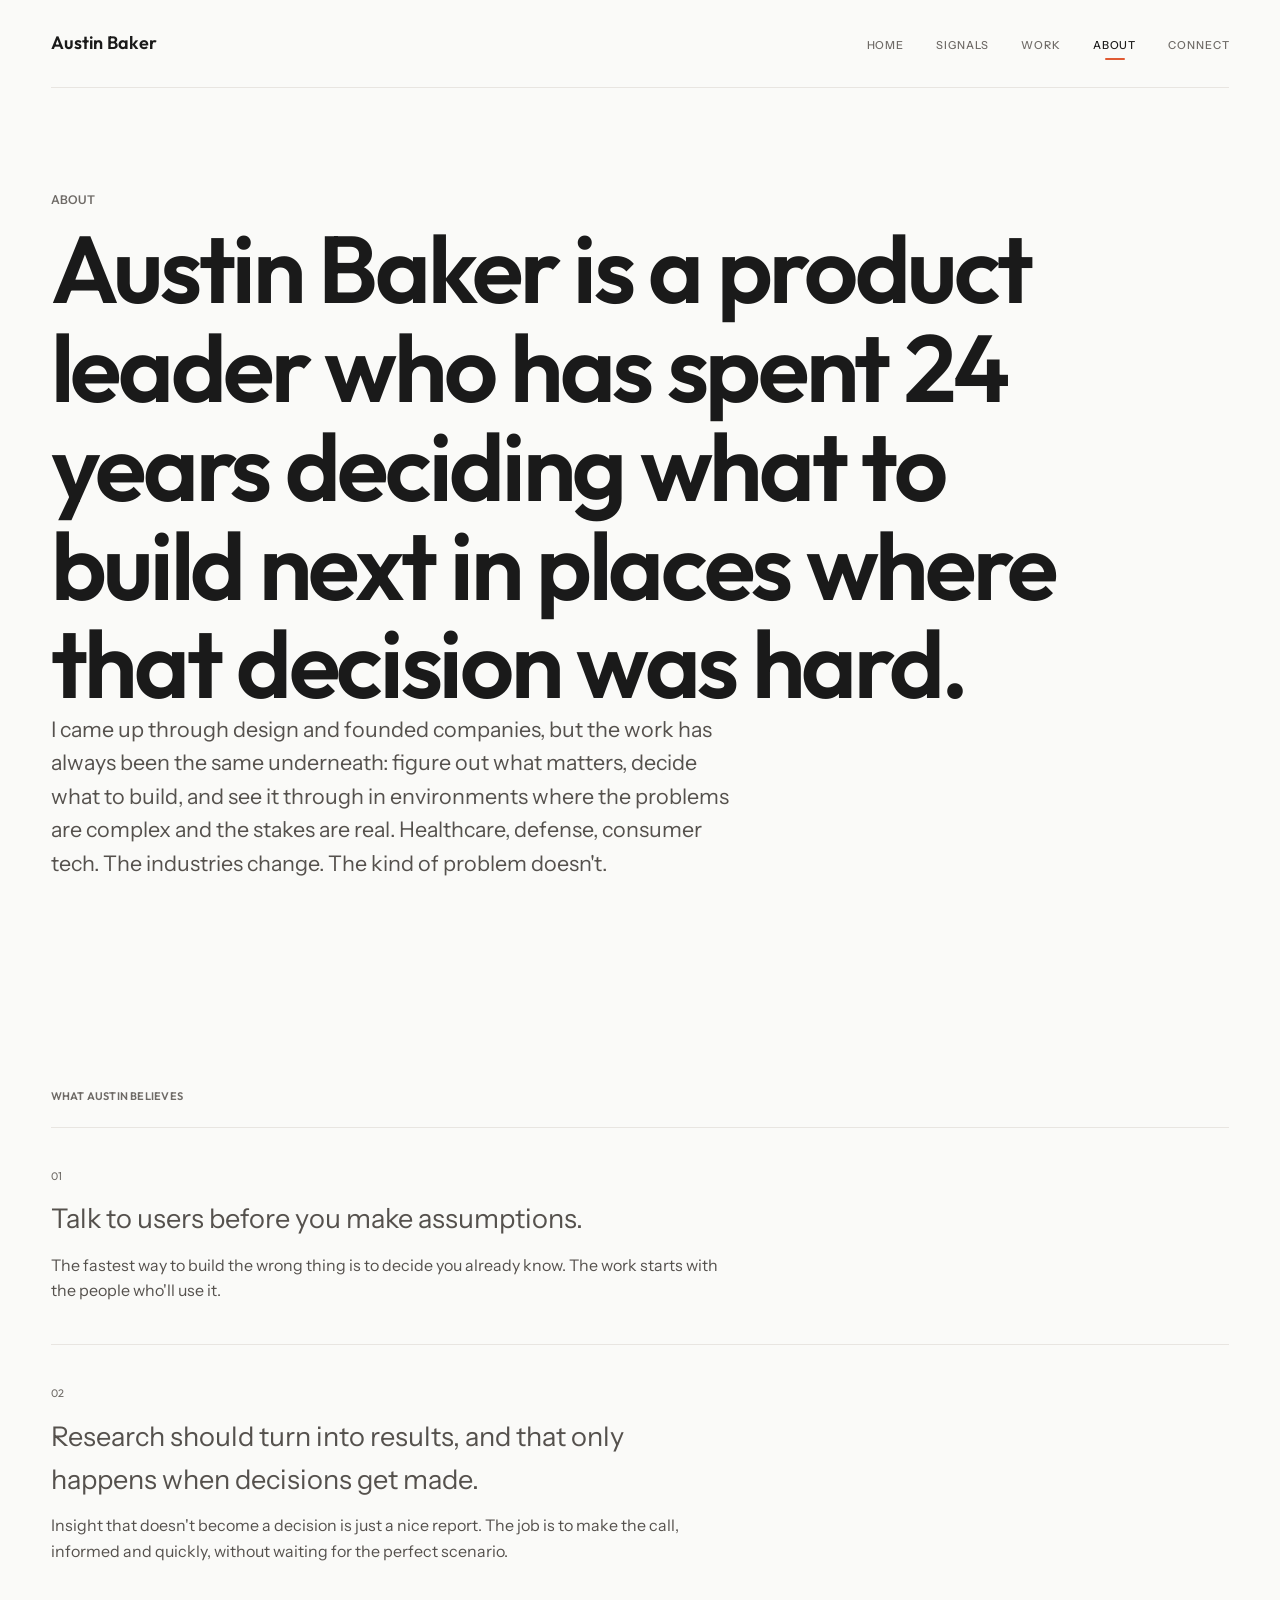
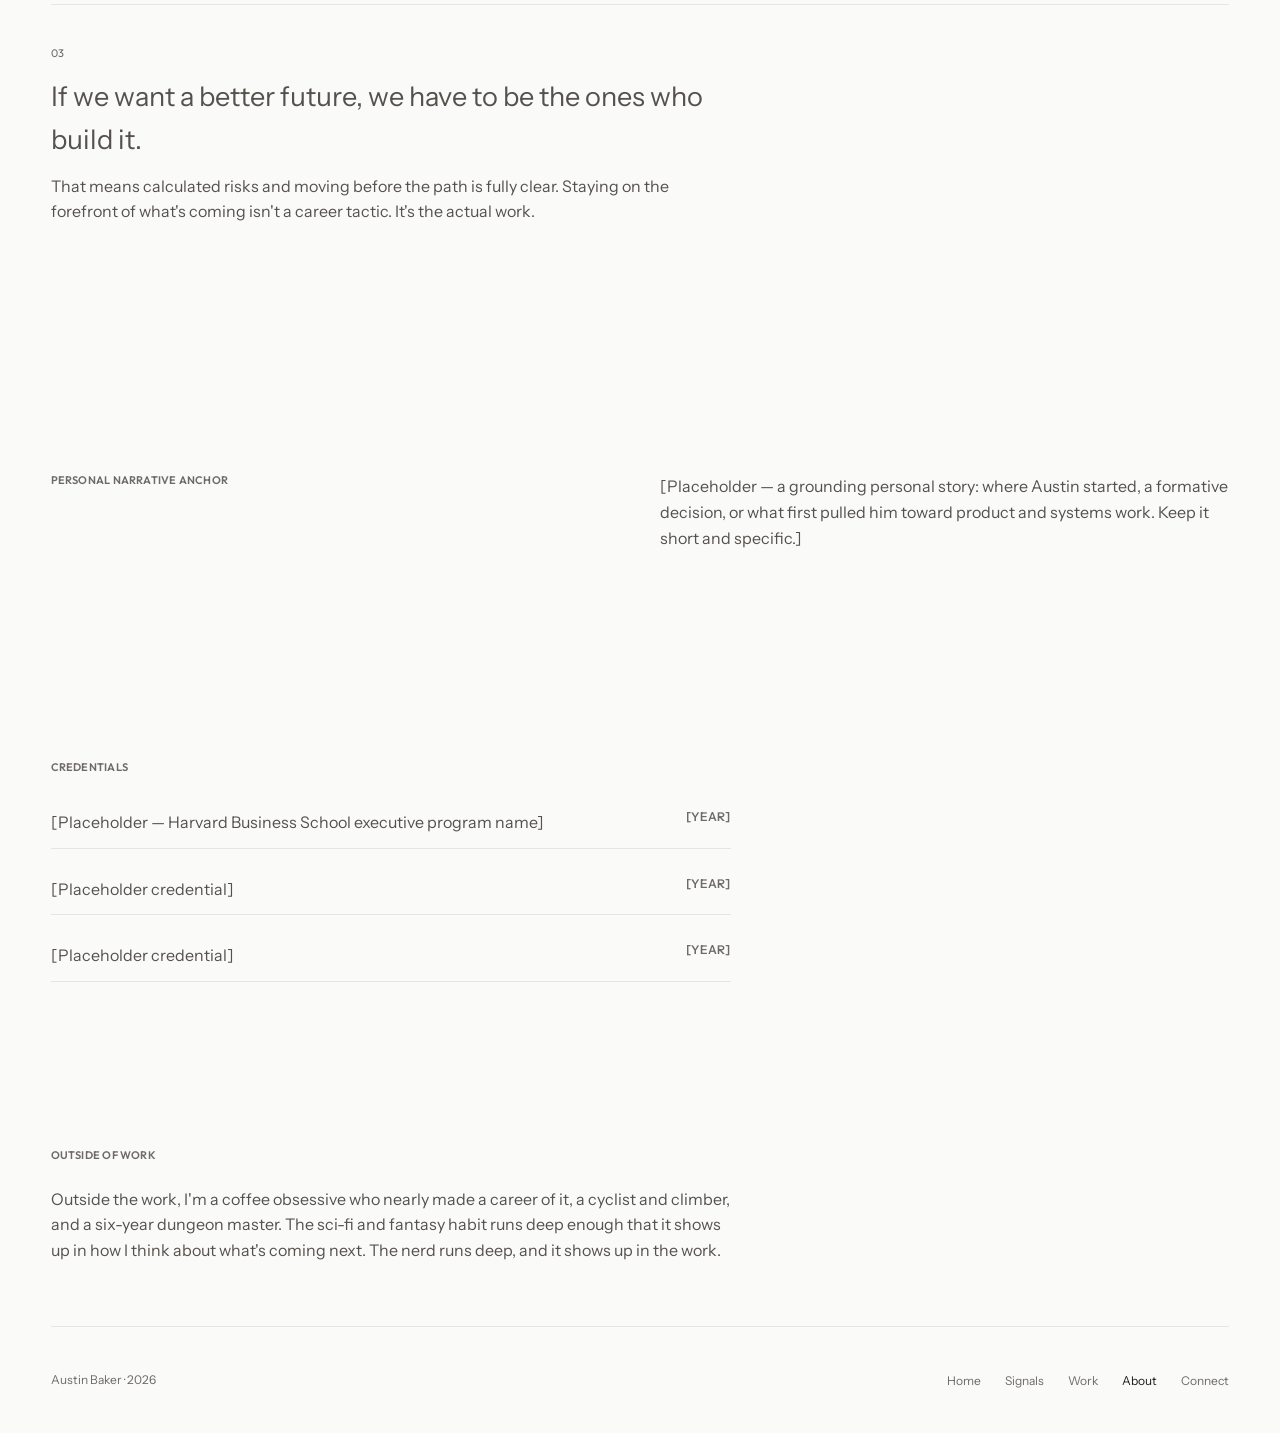
==== commit 18a017af: "Add final About page copy Fill the opening headline and paragraph, the three belief statements with " ====
--- a/about/index.html
+++ b/about/index.html
@@ -24,12 +24,10 @@
       <div class="container">
         <span class="eyebrow">About</span>
         <h1 id="about-heading" class="hero__headline" style="margin-top: var(--space-12);">
-          Austin Baker is a product leader [placeholder — one more clause stating this plainly,
-          e.g. "who has spent a career making high-stakes systems legible to the people who rely on them"].
+          Austin Baker is a product leader who has spent 24 years deciding what to build next in places where that decision was hard.
         </h1>
         <p class="hero__standfirst">
-          [Placeholder — second paragraph continuing the opening in Austin's voice, still establishing
-          product leadership, not design craft, as the frame.]
+          I came up through design and founded companies, but the work has always been the same underneath: figure out what matters, decide what to build, and see it through in environments where the problems are complex and the stakes are real. Healthcare, defense, consumer tech. The industries change. The kind of problem doesn't.
         </p>
       </div>
     </section>
@@ -39,16 +37,16 @@
         <h2 id="beliefs-heading" class="case-section__heading">What Austin believes</h2>
         <ol class="beliefs">
           <li class="belief">
-            <p class="belief__statement">[Placeholder belief statement one.]</p>
-            <p class="measure" style="color: var(--color-ink-soft);">[Placeholder supporting line.]</p>
+            <p class="belief__statement">Talk to users before you make assumptions.</p>
+            <p class="measure" style="color: var(--color-ink-soft);">The fastest way to build the wrong thing is to decide you already know. The work starts with the people who'll use it.</p>
           </li>
           <li class="belief">
-            <p class="belief__statement">[Placeholder belief statement two.]</p>
-            <p class="measure" style="color: var(--color-ink-soft);">[Placeholder supporting line.]</p>
+            <p class="belief__statement">Research should turn into results, and that only happens when decisions get made.</p>
+            <p class="measure" style="color: var(--color-ink-soft);">Insight that doesn't become a decision is just a nice report. The job is to make the call, informed and quickly, without waiting for the perfect scenario.</p>
           </li>
           <li class="belief">
-            <p class="belief__statement">[Placeholder belief statement three.]</p>
-            <p class="measure" style="color: var(--color-ink-soft);">[Placeholder supporting line.]</p>
+            <p class="belief__statement">If we want a better future, we have to be the ones who build it.</p>
+            <p class="measure" style="color: var(--color-ink-soft);">That means calculated risks and moving before the path is fully clear. Staying on the forefront of what's coming isn't a career tactic. It's the actual work.</p>
           </li>
         </ol>
       </div>
@@ -79,8 +77,7 @@
       <div class="container">
         <h2 id="texture-heading" class="case-section__heading">Outside of work</h2>
         <p class="measure">
-          [Placeholder — one light, specific paragraph of personal texture: a hobby, a habit,
-          something unexpected. Keep it brief.]
+          Outside the work, I'm a coffee obsessive who nearly made a career of it, a cyclist and climber, and a six-year dungeon master. The sci-fi and fantasy habit runs deep enough that it shows up in how I think about what's coming next. The nerd runs deep, and it shows up in the work.
         </p>
       </div>
     </section>
--- a/css/tokens.css
+++ b/css/tokens.css
@@ -15,7 +15,9 @@
   --color-ink-soft: #55514d;      /* body copy (was #55514d / #6e6a66) */
   --color-muted: #6e6a66;         /* meta, captions, inactive nav (was 5 grays) */
   --color-border: #e8e5e1;        /* hairlines, dividers, card borders */
+  --color-border-hover: #afaaa4;  /* card border on hover */
   --color-accent: #e05a33;        /* fills, rules, markers, large accent text */
+  --color-accent-hover: #c44822;  /* hover / pressed for accent fills, text links, ghost buttons */
   --color-accent-tint: #fdf1ec;   /* tag and highlight backgrounds */
   --color-accent-text: #b8441f;   /* accent text under 24px — #e05a33 fails AA at small sizes */
   --color-on-accent: #ffffff;
--- a/css/layout.css
+++ b/css/layout.css
@@ -84,7 +84,6 @@
 
 .site-nav__list a[aria-current="page"] {
   color: var(--color-ink);
-  font-weight: var(--weight-semibold);
 }
 
 /* Active indicator: 20×2 accent bar centered under the link (Figma 228:2702). */
@@ -134,11 +133,6 @@
   border-top: var(--rule);
 }
 
-.site-footer__signature {
-  font-weight: var(--weight-medium);
-  letter-spacing: var(--tracking-caps);
-}
-
 .site-footer__links {
   display: flex;
   flex-wrap: wrap;
@@ -153,10 +147,6 @@
 .site-footer__links a:focus-visible,
 .site-footer__links a[aria-current="page"] {
   color: var(--color-ink);
-}
-
-.site-footer__links a[aria-current="page"] {
-  font-weight: var(--weight-semibold);
 }
 
 /* ---- Grid helpers ------------------------------------------------------- */
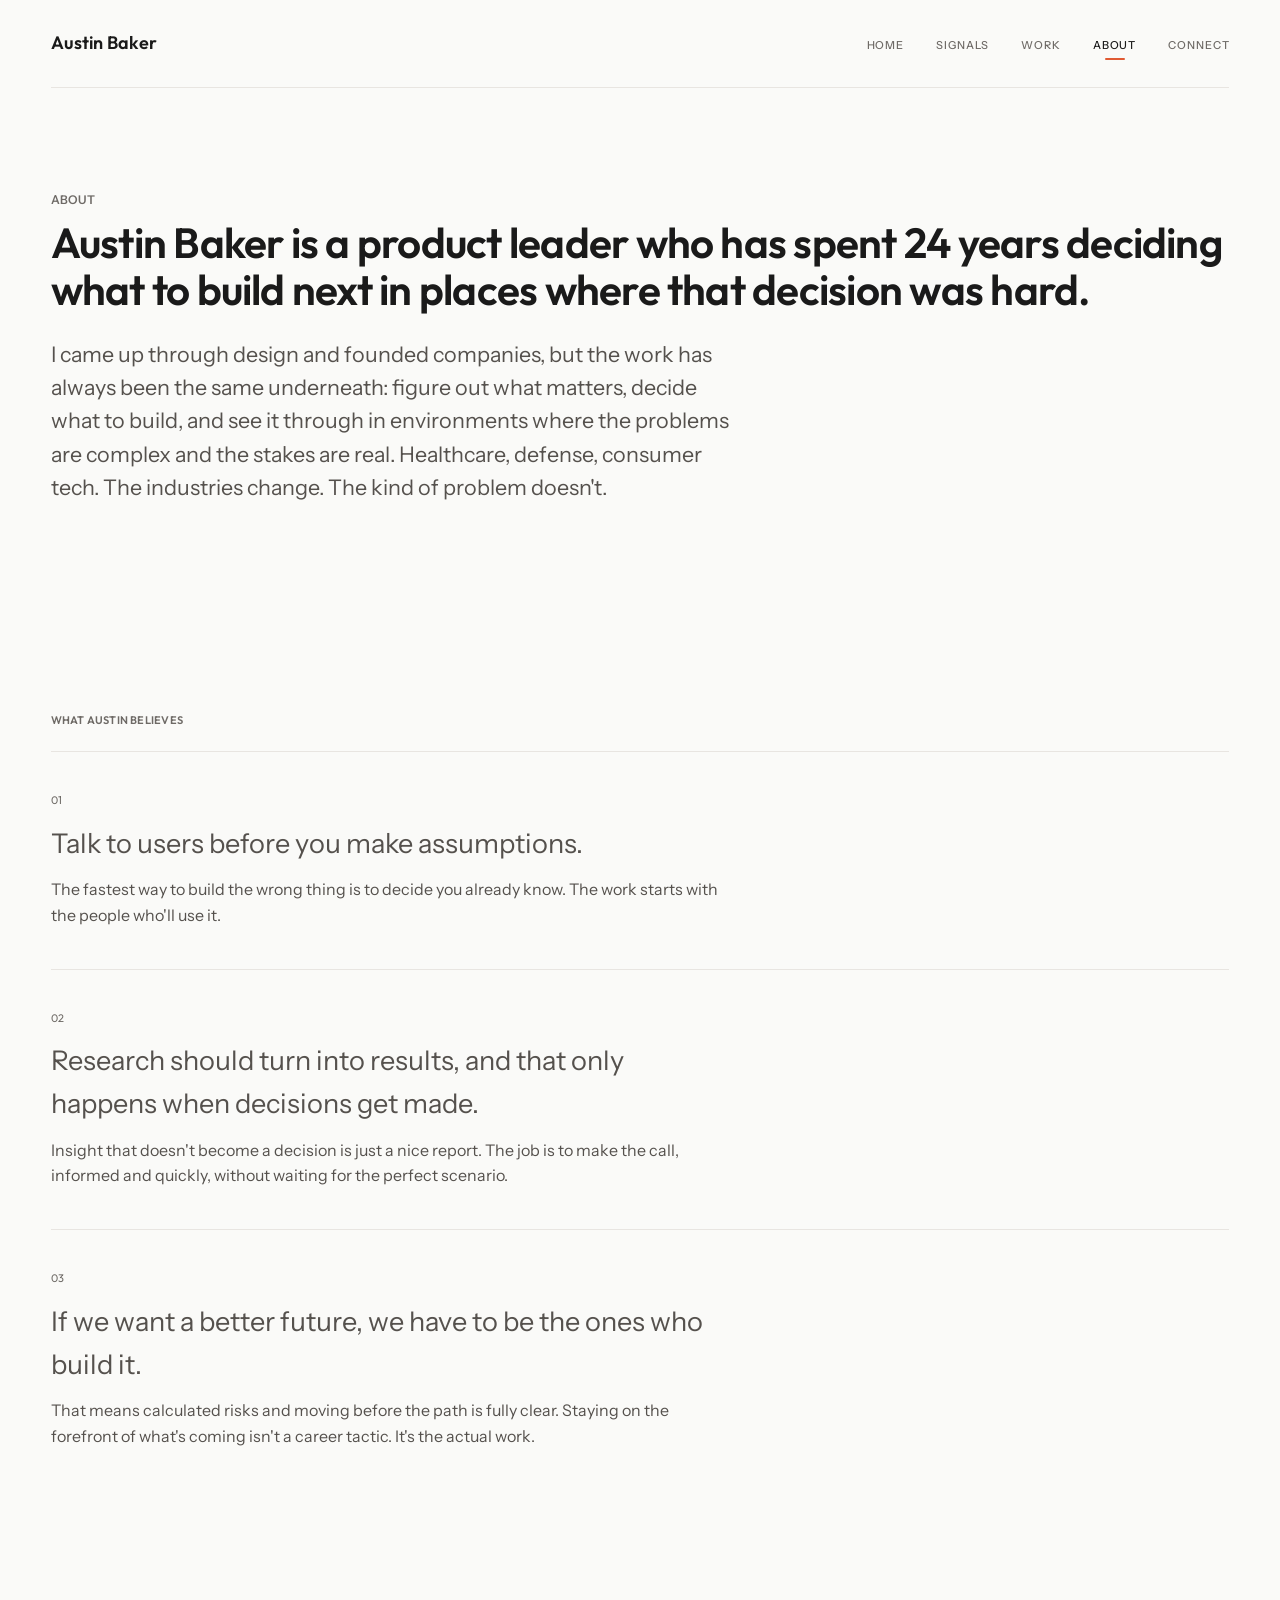
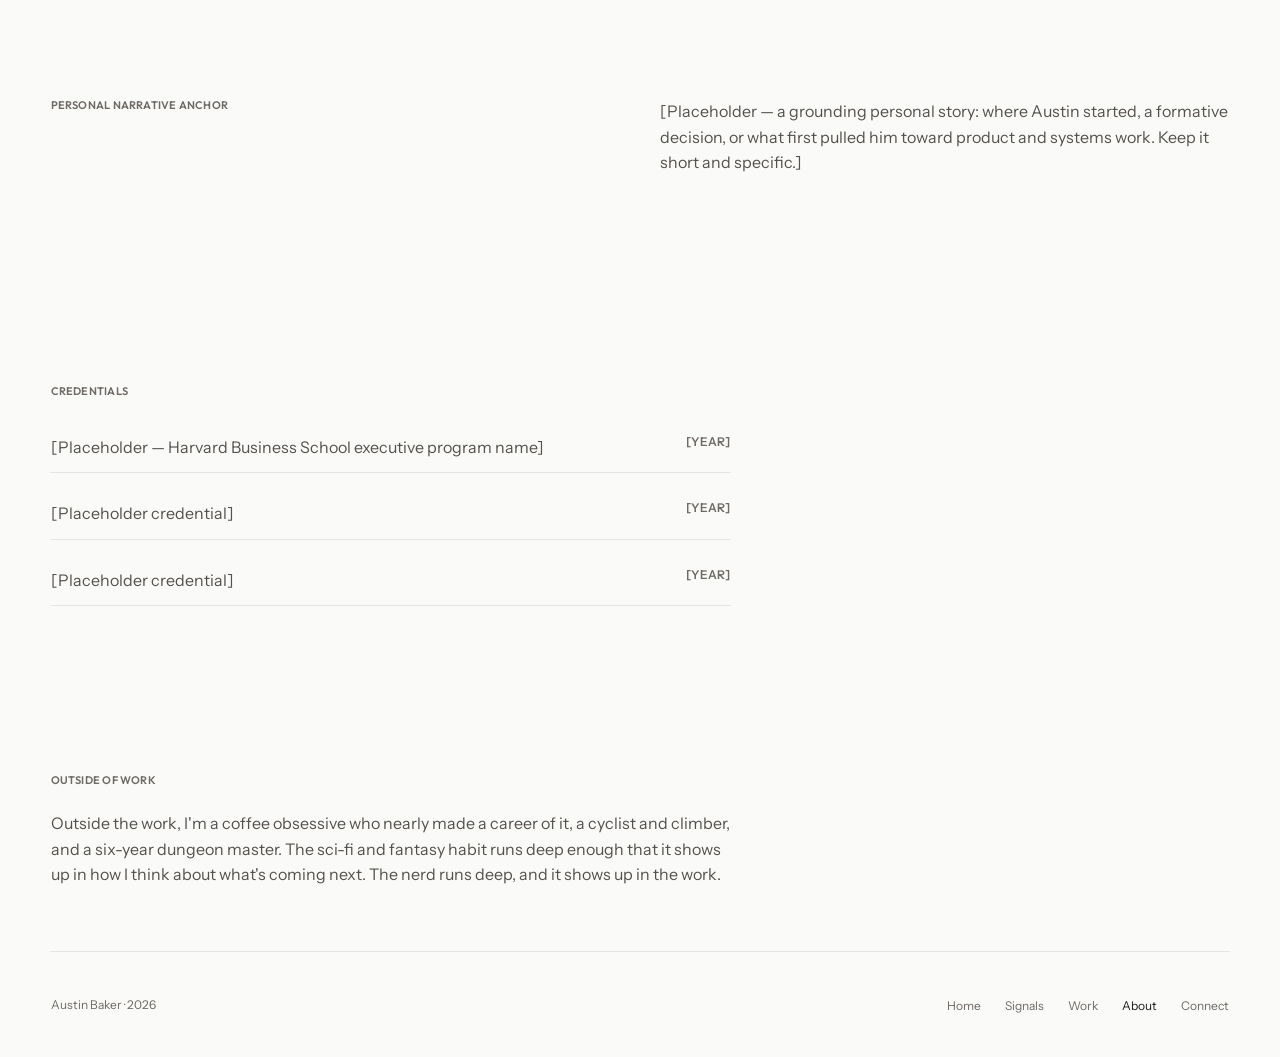
==== commit 8b216990: "Use Heading 1 for interior page titles; Display 1 is Home only Interior page titles (Signals, Work, " ====
--- a/about/index.html
+++ b/about/index.html
@@ -23,7 +23,7 @@
     <section data-section aria-labelledby="about-heading" data-animate>
       <div class="container">
         <span class="eyebrow">About</span>
-        <h1 id="about-heading" class="hero__headline" style="margin-top: var(--space-12);">
+        <h1 id="about-heading" class="type-heading-1" style="margin-top: var(--space-12);">
           Austin Baker is a product leader who has spent 24 years deciding what to build next in places where that decision was hard.
         </h1>
         <p class="hero__standfirst">
--- a/css/components.css
+++ b/css/components.css
@@ -63,6 +63,11 @@
   line-height: var(--leading-lede);
   color: var(--color-ink-soft);
   max-width: var(--measure);
+}
+
+/* Interior page title → intro: 24px, per the Figma hero auto-layouts. */
+.type-heading-1 + .hero__standfirst {
+  margin-top: var(--space-24);
 }
 
 /* ---- Signals (writing) list --------------------------------------------- */
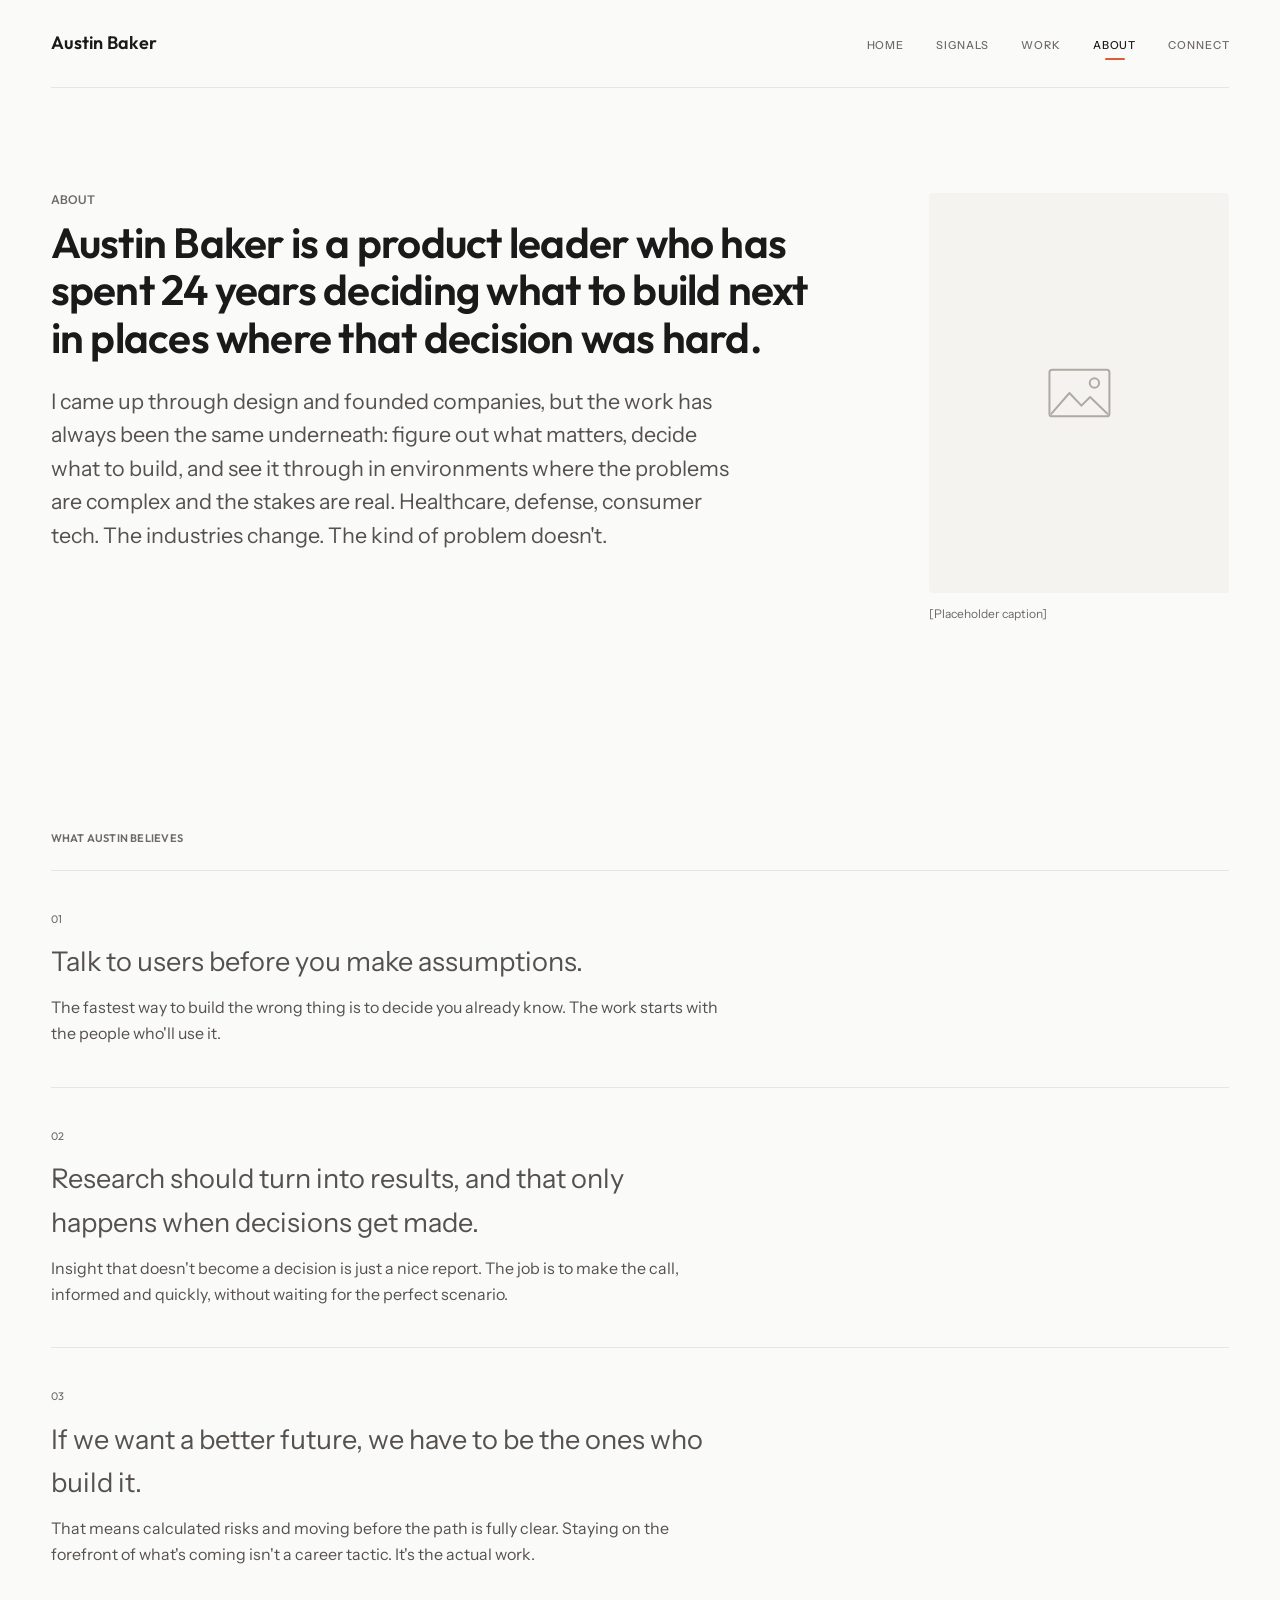
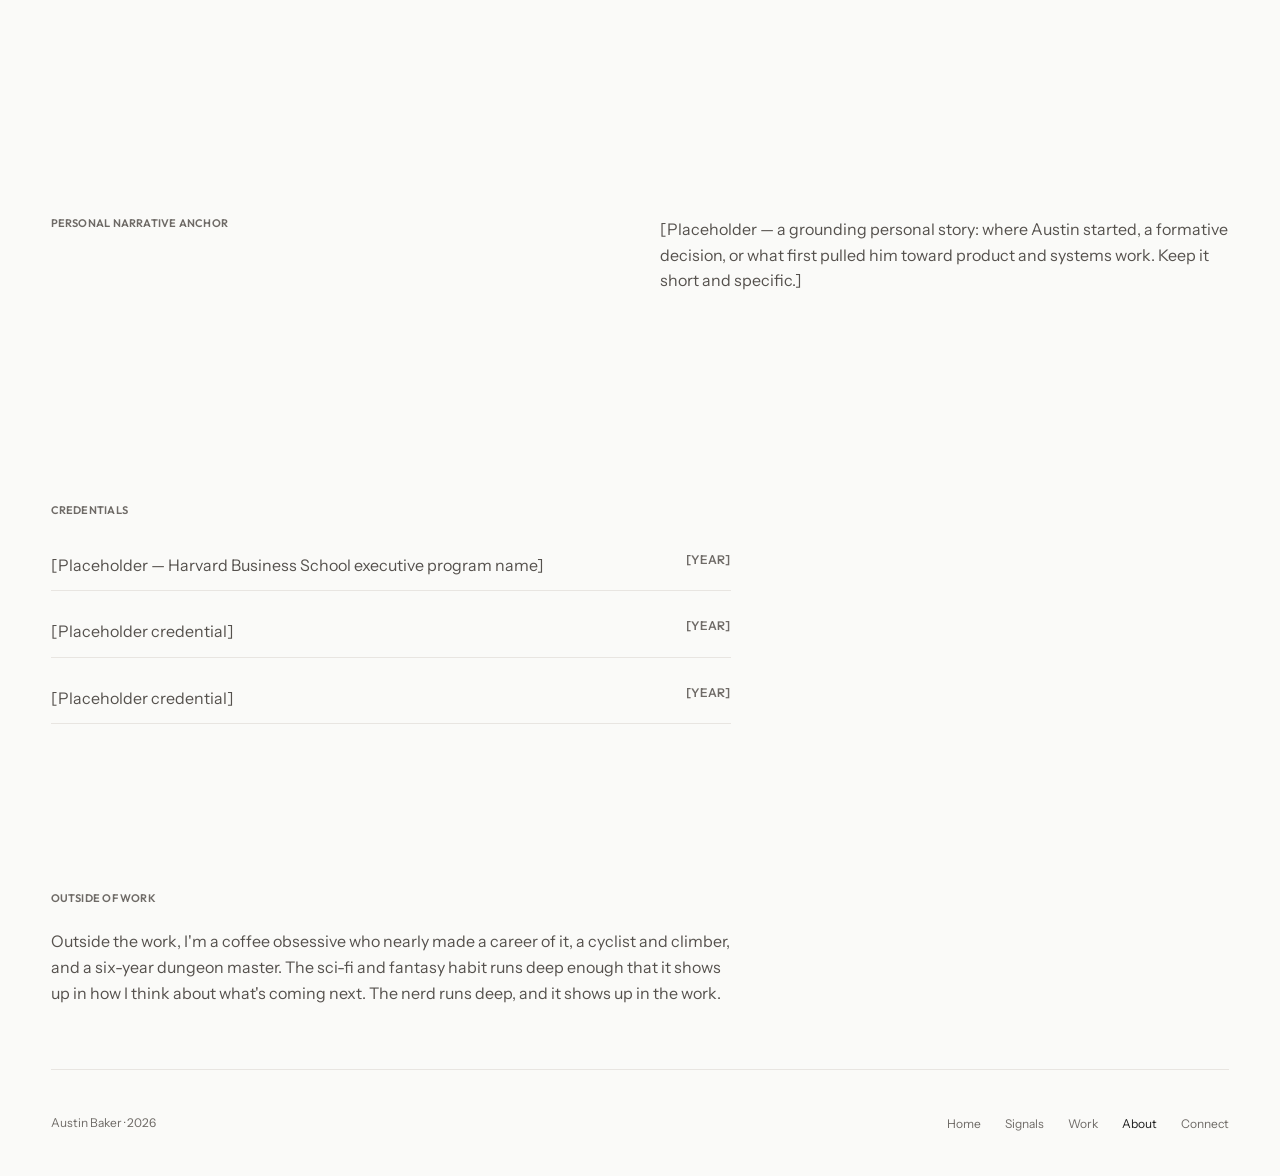
==== commit b4bddcc4: "Add placeholder images where the Figma frames place images Adds a reusable .media component (aspect-" ====
--- a/about/index.html
+++ b/about/index.html
@@ -21,14 +21,21 @@
 
   <main id="main">
     <section data-section aria-labelledby="about-heading" data-animate>
-      <div class="container">
-        <span class="eyebrow">About</span>
-        <h1 id="about-heading" class="type-heading-1" style="margin-top: var(--space-12);">
-          Austin Baker is a product leader who has spent 24 years deciding what to build next in places where that decision was hard.
-        </h1>
-        <p class="hero__standfirst">
-          I came up through design and founded companies, but the work has always been the same underneath: figure out what matters, decide what to build, and see it through in environments where the problems are complex and the stakes are real. Healthcare, defense, consumer tech. The industries change. The kind of problem doesn't.
-        </p>
+      <div class="container about-intro">
+        <div>
+          <span class="eyebrow">About</span>
+          <h1 id="about-heading" class="type-heading-1" style="margin-top: var(--space-12);">
+            Austin Baker is a product leader who has spent 24 years deciding what to build next in places where that decision was hard.
+          </h1>
+          <p class="hero__standfirst">
+            I came up through design and founded companies, but the work has always been the same underneath: figure out what matters, decide what to build, and see it through in environments where the problems are complex and the stakes are real. Healthcare, defense, consumer tech. The industries change. The kind of problem doesn't.
+          </p>
+        </div>
+        <!-- Figma: "Portrait Placeholder", 300×400 -->
+        <figure class="media media--3x4 about-intro__portrait">
+          <img class="media__img" src="/assets/img/placeholder.svg" alt="Placeholder image" width="1600" height="1200" loading="lazy" decoding="async" data-placeholder>
+          <figcaption class="media__caption type-caption">[Placeholder caption]</figcaption>
+        </figure>
       </div>
     </section>
 
--- a/css/components.css
+++ b/css/components.css
@@ -70,6 +70,32 @@
   margin-top: var(--space-24);
 }
 
+/* ---- Media -----------------------------------------------------------------
+   Placeholders use /assets/img/placeholder.svg and carry data-placeholder;
+   swap the src for the real image. Ratios come from the Figma frames. */
+.media {
+  margin: 0;
+}
+
+.media__img {
+  display: block;
+  width: 100%;
+  height: auto;
+  aspect-ratio: 3 / 2;
+  object-fit: cover;
+  background: var(--color-paper-raised);
+  border-radius: var(--radius);
+}
+
+.media--4x3 .media__img { aspect-ratio: 4 / 3; }
+.media--5x4 .media__img { aspect-ratio: 5 / 4; }
+.media--3x4 .media__img { aspect-ratio: 3 / 4; }
+.media--2x1 .media__img { aspect-ratio: 2 / 1; }
+
+.media__caption {
+  margin-top: var(--space-12);
+}
+
 /* ---- Signals (writing) list --------------------------------------------- */
 .signals-intro {
   max-width: var(--measure);
@@ -166,9 +192,13 @@
   border-bottom: 1px solid var(--color-border);
 }
 
+.case-row__media {
+  max-width: 24rem;
+}
+
 @media (min-width: 60rem) {
   .case-row {
-    grid-template-columns: 2fr 3fr;
+    grid-template-columns: minmax(0, 18rem) minmax(0, 2fr) minmax(0, 3fr);
     gap: var(--space-64);
   }
 }
@@ -235,6 +265,40 @@
   border-top: 1px solid var(--color-border);
 }
 
+/* Concept image with the Role/Scope/Result panel beside it (Figma "At a glance"). */
+.case-hero__media {
+  display: grid;
+  gap: var(--space-40);
+  margin-top: var(--space-40);
+}
+
+.case-hero__media .case-hero__meta {
+  margin-top: 0;
+}
+
+@media (min-width: 60rem) {
+  .case-hero__media {
+    grid-template-columns: minmax(0, 2fr) minmax(0, 1fr);
+    align-items: start;
+  }
+
+  .case-hero__media .case-hero__meta {
+    flex-direction: column;
+  }
+}
+
+/* Home About teaser image: 480px wide in Figma, right-aligned beside the copy. */
+.about-teaser__media {
+  width: 100%;
+  max-width: 30rem;
+}
+
+@media (min-width: 48rem) {
+  .about-teaser__media {
+    justify-self: end;
+  }
+}
+
 .case-hero__meta dt {
   font-size: var(--text-meta);
   letter-spacing: var(--tracking-caps);
@@ -312,6 +376,28 @@
 .case-nav__link--next {
   text-align: right;
   margin-left: auto;
+}
+
+.case-nav__media {
+  margin-bottom: var(--space-16);
+}
+
+/* ---- About intro: copy beside the portrait ------------------------------- */
+.about-intro {
+  display: grid;
+  gap: var(--space-40);
+}
+
+.about-intro__portrait {
+  max-width: 18.75rem;
+}
+
+@media (min-width: 60rem) {
+  .about-intro {
+    grid-template-columns: minmax(0, 1fr) 18.75rem;
+    gap: var(--space-64);
+    align-items: start;
+  }
 }
 
 /* ---- About ------------------------------------------------------------ */
